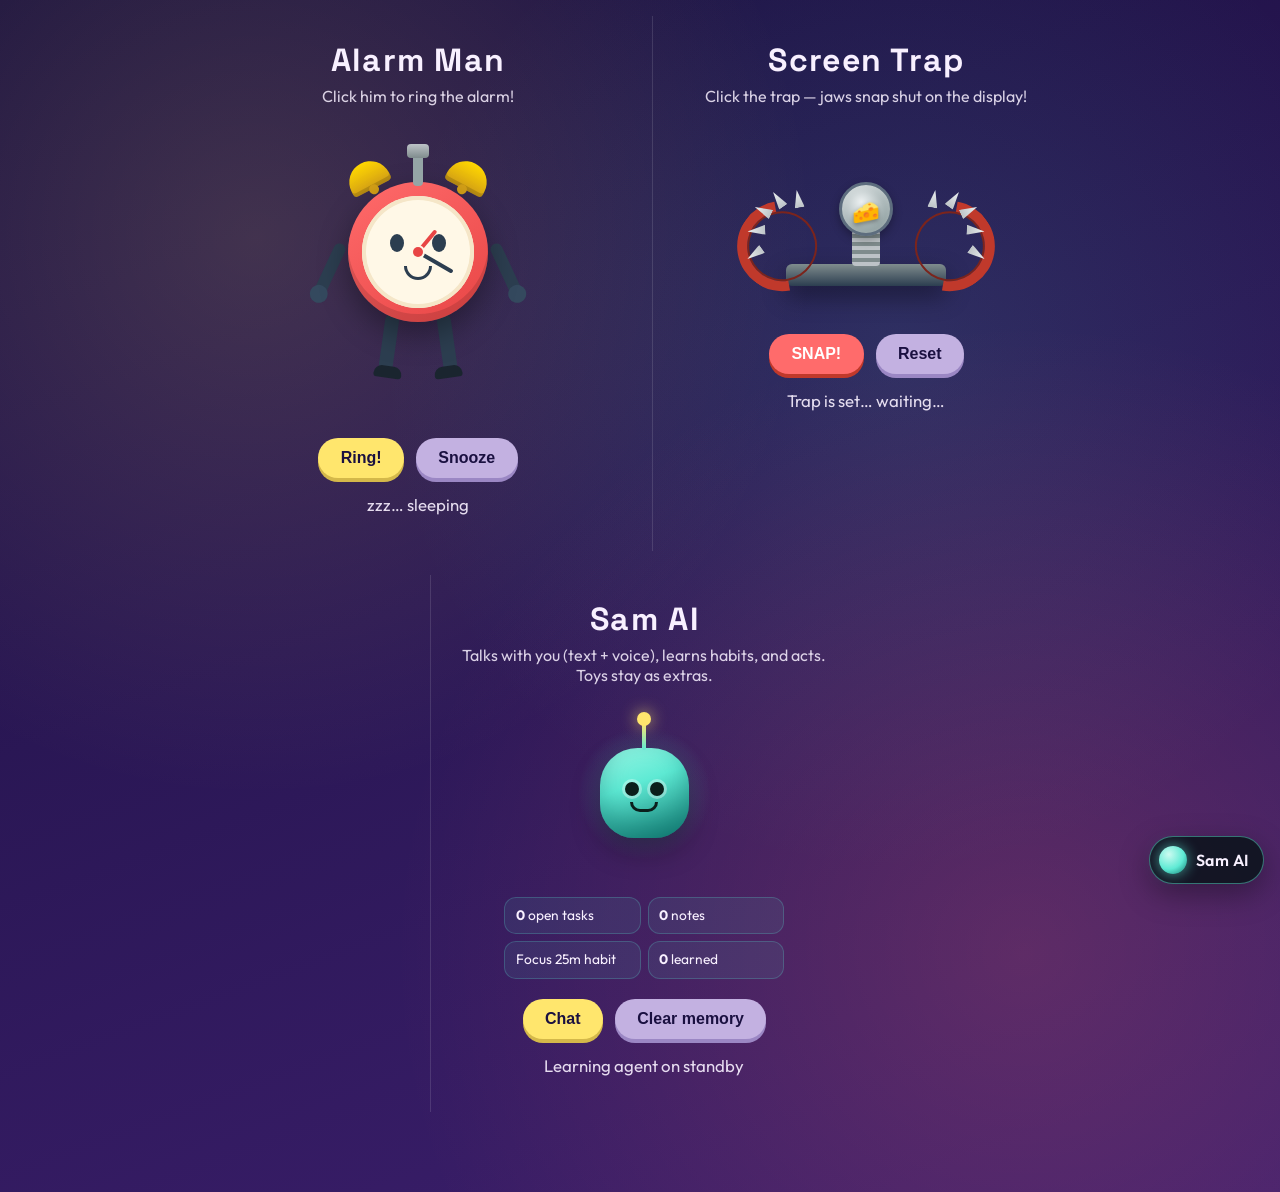
==== sam ai.html @ 86e4b96c "Save full app as single-file sam ai.html Bundle HTML, CSS, and JS into one self-contained Sam AI pag" ====
<!DOCTYPE html>
<html lang="en">
<head>
  <meta charset="UTF-8" />
  <meta name="viewport" content="width=device-width, initial-scale=1.0" />
  <title>Sam AI — Talks, Learns & Acts</title>
  <link rel="preconnect" href="https://fonts.googleapis.com" />
  <link rel="preconnect" href="https://fonts.gstatic.com" crossorigin />
  <link href="https://fonts.googleapis.com/css2?family=Outfit:wght@400;600;800&family=Space+Grotesk:wght@500;700&display=swap" rel="stylesheet" />
  <style>
:root {
  --bg-top: #1a1040;
  --bg-bottom: #3d1f6e;
  --clock: #ff6b6b;
  --clock-dark: #e84545;
  --metal: #ffd700;
  --metal-dark: #d4a017;
  --face: #fff8e7;
  --limb: #2c3e50;
  --accent: #ffe66d;
  --text: #f8f0ff;
  --agent: #5eead4;
  --agent-deep: #0f766e;
  --panel: rgba(18, 12, 36, 0.94);
}

* {
  box-sizing: border-box;
  margin: 0;
  padding: 0;
}

body {
  min-height: 100vh;
  display: grid;
  place-items: center;
  font-family: "Outfit", "Segoe UI", system-ui, sans-serif;
  color: var(--text);
  background:
    radial-gradient(circle at 20% 20%, rgba(255, 230, 109, 0.15), transparent 40%),
    radial-gradient(circle at 80% 80%, rgba(255, 107, 107, 0.2), transparent 45%),
    radial-gradient(circle at 70% 30%, rgba(94, 234, 212, 0.12), transparent 42%),
    linear-gradient(160deg, var(--bg-top), var(--bg-bottom));
  overflow-x: hidden;
}

.header h1,
.agent-panel-header h2 {
  font-family: "Space Grotesk", "Outfit", sans-serif;
}

.visually-hidden {
  position: absolute;
  width: 1px;
  height: 1px;
  padding: 0;
  margin: -1px;
  overflow: hidden;
  clip: rect(0, 0, 0, 0);
  white-space: nowrap;
  border: 0;
}

.page {
  width: min(96vw, 1280px);
  display: flex;
  flex-wrap: wrap;
  justify-content: center;
  gap: 1.5rem;
  padding: 1rem 0 5rem;
}

.stage {
  width: min(92vw, 420px);
  text-align: center;
  padding: 1.5rem 1rem 2rem;
}

.trap-stage {
  border-top: 1px solid rgba(255, 255, 255, 0.12);
}

@media (min-width: 860px) {
  .trap-stage {
    border-top: none;
    border-left: 1px solid rgba(255, 255, 255, 0.12);
    padding-left: 1.5rem;
  }
}

.header h1 {
  font-size: 2rem;
  letter-spacing: 0.04em;
  margin-bottom: 0.35rem;
}

.header p {
  opacity: 0.85;
  margin-bottom: 1.75rem;
}

/* ===== Alarm Man figure ===== */
.alarm-man {
  position: relative;
  width: 220px;
  height: 280px;
  margin: 0 auto 1.5rem;
  border: none;
  background: transparent;
  cursor: pointer;
  outline: none;
  -webkit-tap-highlight-color: transparent;
}

.alarm-man:focus-visible .clock-body {
  box-shadow: 0 0 0 4px rgba(255, 230, 109, 0.7), 0 12px 30px rgba(0, 0, 0, 0.35);
}

.clock-body {
  position: absolute;
  top: 48px;
  left: 50%;
  transform: translateX(-50%);
  width: 140px;
  height: 140px;
  border-radius: 50%;
  background: linear-gradient(145deg, var(--clock), var(--clock-dark));
  box-shadow:
    inset 0 -8px 0 rgba(0, 0, 0, 0.12),
    0 12px 30px rgba(0, 0, 0, 0.35);
  z-index: 2;
}

.face {
  position: absolute;
  inset: 14px;
  border-radius: 50%;
  background: var(--face);
  box-shadow: inset 0 0 0 4px #f5e6c8;
}

.eye {
  position: absolute;
  top: 38px;
  width: 14px;
  height: 18px;
  background: #2c3e50;
  border-radius: 50%;
  animation: blink 4s infinite;
}

.eye-left { left: 28px; }
.eye-right { right: 28px; }

.mouth {
  position: absolute;
  bottom: 28px;
  left: 50%;
  width: 28px;
  height: 14px;
  border: 3px solid #2c3e50;
  border-top: none;
  border-radius: 0 0 20px 20px;
  transform: translateX(-50%);
  transition: all 0.2s ease;
}

.hand {
  position: absolute;
  left: 50%;
  bottom: 50%;
  width: 4px;
  background: #e84545;
  transform-origin: bottom center;
  border-radius: 4px;
  z-index: 1;
}

.hand.hour {
  height: 28px;
  transform: translateX(-50%) rotate(40deg);
}

.hand.minute {
  height: 40px;
  background: #2c3e50;
  transform: translateX(-50%) rotate(120deg);
  animation: tick 60s linear infinite;
}

.center-dot {
  position: absolute;
  top: 50%;
  left: 50%;
  width: 10px;
  height: 10px;
  background: #e84545;
  border-radius: 50%;
  transform: translate(-50%, -50%);
  z-index: 2;
  box-shadow: 0 0 0 2px #fff8e7;
}

/* Bells */
.bell {
  position: absolute;
  top: 28px;
  width: 42px;
  height: 28px;
  background: linear-gradient(180deg, #ffd700, var(--metal-dark));
  border-radius: 42px 42px 8px 8px;
  box-shadow: inset 0 -4px 0 rgba(0, 0, 0, 0.15);
  z-index: 1;
}

.bell::after {
  content: "";
  position: absolute;
  bottom: -6px;
  left: 50%;
  width: 10px;
  height: 10px;
  background: var(--metal-dark);
  border-radius: 50%;
  transform: translateX(-50%);
}

.bell-left {
  left: 38px;
  transform: rotate(-28deg);
}

.bell-right {
  right: 38px;
  transform: rotate(28deg);
}

/* Hammer on top */
.hammer {
  position: absolute;
  top: 18px;
  left: 50%;
  width: 10px;
  height: 34px;
  background: #95a5a6;
  border-radius: 4px;
  transform: translateX(-50%) rotate(0deg);
  transform-origin: bottom center;
  z-index: 3;
}

.hammer::before {
  content: "";
  position: absolute;
  top: -8px;
  left: 50%;
  width: 22px;
  height: 14px;
  background: linear-gradient(180deg, #bdc3c7, #7f8c8d);
  border-radius: 4px;
  transform: translateX(-50%);
}

/* Arms */
.arm {
  position: absolute;
  top: 110px;
  width: 12px;
  height: 54px;
  background: var(--limb);
  border-radius: 8px;
  z-index: 1;
  transform-origin: top center;
}

.arm-left {
  left: 28px;
  transform: rotate(25deg);
}

.arm-right {
  right: 28px;
  transform: rotate(-25deg);
}

.hand-shape {
  position: absolute;
  bottom: -10px;
  left: 50%;
  width: 18px;
  height: 18px;
  background: #34495e;
  border-radius: 50%;
  transform: translateX(-50%);
}

/* Legs */
.leg {
  position: absolute;
  top: 180px;
  width: 14px;
  height: 58px;
  background: var(--limb);
  border-radius: 8px;
  z-index: 1;
  transform-origin: top center;
}

.leg-left {
  left: 78px;
  transform: rotate(8deg);
}

.leg-right {
  right: 78px;
  transform: rotate(-8deg);
}

.foot {
  position: absolute;
  bottom: -6px;
  left: 50%;
  width: 28px;
  height: 12px;
  background: #1a252f;
  border-radius: 10px 10px 4px 4px;
  transform: translateX(-40%);
}

.leg-right .foot {
  transform: translateX(-60%);
}

/* ===== Animations ===== */
@keyframes blink {
  0%, 92%, 100% { height: 18px; }
  95%, 97% { height: 2px; margin-top: 8px; }
}

@keyframes tick {
  from { transform: translateX(-50%) rotate(120deg); }
  to { transform: translateX(-50%) rotate(480deg); }
}

@keyframes ring-shake {
  0%, 100% { transform: translateX(-50%) rotate(0deg); }
  20% { transform: translateX(-50%) rotate(-8deg) translateY(-4px); }
  40% { transform: translateX(-50%) rotate(8deg) translateY(2px); }
  60% { transform: translateX(-50%) rotate(-6deg) translateY(-2px); }
  80% { transform: translateX(-50%) rotate(6deg); }
}

@keyframes hammer-hit {
  0%, 100% { transform: translateX(-50%) rotate(0deg); }
  50% { transform: translateX(-50%) rotate(-35deg); }
}

@keyframes bell-vibrate-left {
  0%, 100% { transform: rotate(-28deg); }
  50% { transform: rotate(-40deg) translateY(-2px); }
}

@keyframes bell-vibrate-right {
  0%, 100% { transform: rotate(28deg); }
  50% { transform: rotate(40deg) translateY(-2px); }
}

@keyframes arm-wave-left {
  0%, 100% { transform: rotate(25deg); }
  50% { transform: rotate(-40deg); }
}

@keyframes arm-wave-right {
  0%, 100% { transform: rotate(-25deg); }
  50% { transform: rotate(40deg); }
}

@keyframes jump {
  0%, 100% { transform: translateY(0); }
  50% { transform: translateY(-12px); }
}

@keyframes wake-mouth {
  0%, 100% { width: 36px; height: 28px; border-radius: 50%; border: 3px solid #2c3e50; background: #2c3e50; bottom: 22px; }
}

.alarm-man.ringing {
  animation: jump 0.25s ease-in-out infinite;
}

.alarm-man.ringing .clock-body {
  animation: ring-shake 0.18s ease-in-out infinite;
}

.alarm-man.ringing .hammer {
  animation: hammer-hit 0.15s ease-in-out infinite;
}

.alarm-man.ringing .bell-left {
  animation: bell-vibrate-left 0.12s ease-in-out infinite;
}

.alarm-man.ringing .bell-right {
  animation: bell-vibrate-right 0.12s ease-in-out infinite;
}

.alarm-man.ringing .arm-left {
  animation: arm-wave-left 0.3s ease-in-out infinite;
}

.alarm-man.ringing .arm-right {
  animation: arm-wave-right 0.3s ease-in-out infinite;
}

.alarm-man.ringing .mouth {
  width: 36px;
  height: 28px;
  border-radius: 50%;
  border: 3px solid #2c3e50;
  background: #2c3e50;
  bottom: 22px;
}

.alarm-man.ringing .eye {
  height: 22px;
  border-radius: 40% 40% 45% 45%;
  animation: none;
}

/* Controls */
.controls {
  display: flex;
  gap: 0.75rem;
  justify-content: center;
  margin-bottom: 1rem;
}

.btn {
  appearance: none;
  border: none;
  border-radius: 999px;
  padding: 0.7rem 1.4rem;
  font-size: 1rem;
  font-weight: 700;
  cursor: pointer;
  color: #1a1040;
  background: var(--accent);
  box-shadow: 0 4px 0 #d4b84a;
  transition: transform 0.1s ease, box-shadow 0.1s ease;
}

.btn:active {
  transform: translateY(3px);
  box-shadow: 0 1px 0 #d4b84a;
}

.btn-secondary {
  background: #c3b1e1;
  box-shadow: 0 4px 0 #9b87c4;
}

.btn-secondary:active {
  box-shadow: 0 1px 0 #9b87c4;
}

.status {
  font-size: 1.05rem;
  opacity: 0.9;
  min-height: 1.5em;
}

.status.loud {
  color: var(--accent);
  font-weight: 700;
  animation: pulse-text 0.4s ease-in-out infinite alternate;
}

@keyframes pulse-text {
  from { letter-spacing: 0; }
  to { letter-spacing: 0.12em; }
}

.btn-danger {
  background: #ff6b6b;
  color: #fff;
  box-shadow: 0 4px 0 #c0392b;
}

.btn-danger:active {
  box-shadow: 0 1px 0 #c0392b;
}

.status.caught {
  color: #ff6b6b;
  font-weight: 800;
  animation: pulse-text 0.35s ease-in-out infinite alternate;
}

/* ===== Bear trap figure ===== */
.bear-trap {
  position: relative;
  width: 220px;
  height: 180px;
  margin: 0 auto 1.25rem;
  border: none;
  background: transparent;
  cursor: pointer;
  outline: none;
  -webkit-tap-highlight-color: transparent;
}

.bear-trap:focus-visible .bt-base {
  box-shadow: 0 0 0 4px rgba(255, 107, 107, 0.55), 0 10px 24px rgba(0, 0, 0, 0.4);
}

.bt-base {
  position: absolute;
  bottom: 28px;
  left: 50%;
  width: 160px;
  height: 22px;
  transform: translateX(-50%);
  background: linear-gradient(180deg, #7f8c8d, #2c3e50);
  border-radius: 6px;
  box-shadow: 0 10px 24px rgba(0, 0, 0, 0.4);
}

.bt-spring {
  position: absolute;
  bottom: 48px;
  left: 50%;
  width: 28px;
  height: 36px;
  transform: translateX(-50%);
  background:
    repeating-linear-gradient(
      180deg,
      #bdc3c7 0 4px,
      #7f8c8d 4px 8px
    );
  border-radius: 4px;
  z-index: 1;
}

.bt-plate {
  position: absolute;
  bottom: 78px;
  left: 50%;
  width: 54px;
  height: 54px;
  transform: translateX(-50%);
  background: radial-gradient(circle at 40% 35%, #ecf0f1, #95a5a6 70%, #7f8c8d);
  border-radius: 50%;
  border: 3px solid #5d6d7e;
  z-index: 2;
  box-shadow: inset 0 2px 6px rgba(255, 255, 255, 0.35), 0 4px 10px rgba(0, 0, 0, 0.3);
}

.bt-bait {
  position: absolute;
  bottom: 88px;
  left: 50%;
  transform: translateX(-50%);
  font-size: 1.4rem;
  z-index: 3;
  filter: drop-shadow(0 2px 2px rgba(0, 0, 0, 0.35));
  transition: transform 0.15s ease, opacity 0.15s ease;
}

.bt-jaw {
  position: absolute;
  bottom: 42px;
  width: 90px;
  height: 90px;
  border: 10px solid #c0392b;
  border-bottom-color: transparent;
  border-radius: 50%;
  z-index: 4;
  transform-origin: bottom center;
  box-shadow: 0 0 0 2px #7b241c inset;
}

.bt-jaw-left {
  left: 18px;
  border-right-color: transparent;
  transform: rotate(-55deg);
}

.bt-jaw-right {
  right: 18px;
  border-left-color: transparent;
  transform: rotate(55deg);
}

.bt-tooth {
  position: absolute;
  width: 10px;
  height: 18px;
  background: linear-gradient(180deg, #ecf0f1, #bdc3c7);
  clip-path: polygon(50% 0, 100% 100%, 0 100%);
}

.bt-jaw-left .bt-tooth:nth-child(1) { top: 8px; left: 8px; transform: rotate(-70deg); }
.bt-jaw-left .bt-tooth:nth-child(2) { top: -4px; left: 28px; transform: rotate(-40deg); }
.bt-jaw-left .bt-tooth:nth-child(3) { top: -10px; left: 48px; transform: rotate(-10deg); }
.bt-jaw-left .bt-tooth:nth-child(4) { top: -4px; left: 66px; transform: rotate(20deg); }
.bt-jaw-left .bt-tooth:nth-child(5) { top: 12px; left: 78px; transform: rotate(45deg); }

.bt-jaw-right .bt-tooth:nth-child(1) { top: 8px; right: 8px; transform: rotate(70deg); }
.bt-jaw-right .bt-tooth:nth-child(2) { top: -4px; right: 28px; transform: rotate(40deg); }
.bt-jaw-right .bt-tooth:nth-child(3) { top: -10px; right: 48px; transform: rotate(10deg); }
.bt-jaw-right .bt-tooth:nth-child(4) { top: -4px; right: 66px; transform: rotate(-20deg); }
.bt-jaw-right .bt-tooth:nth-child(5) { top: 12px; right: 78px; transform: rotate(-45deg); }

.bear-trap.set .bt-jaw-left {
  animation: jaw-wiggle-left 1.4s ease-in-out infinite;
}

.bear-trap.set .bt-jaw-right {
  animation: jaw-wiggle-right 1.4s ease-in-out infinite;
}

.bear-trap.set .bt-bait {
  animation: bait-bounce 0.9s ease-in-out infinite;
}

.bear-trap.snapped .bt-jaw-left {
  transform: rotate(-8deg);
  transition: transform 0.12s cubic-bezier(0.2, 1.4, 0.3, 1);
  animation: none;
}

.bear-trap.snapped .bt-jaw-right {
  transform: rotate(8deg);
  transition: transform 0.12s cubic-bezier(0.2, 1.4, 0.3, 1);
  animation: none;
}

.bear-trap.snapped .bt-bait {
  opacity: 0;
  transform: translateX(-50%) scale(0.4);
  animation: none;
}

.bear-trap.snapped .bt-plate {
  background: radial-gradient(circle at 40% 35%, #e74c3c, #922b21 75%);
  border-color: #641e16;
}

@keyframes jaw-wiggle-left {
  0%, 100% { transform: rotate(-55deg); }
  50% { transform: rotate(-50deg); }
}

@keyframes jaw-wiggle-right {
  0%, 100% { transform: rotate(55deg); }
  50% { transform: rotate(50deg); }
}

@keyframes bait-bounce {
  0%, 100% { transform: translateX(-50%) translateY(0); }
  50% { transform: translateX(-50%) translateY(-5px); }
}

/* ===== Full-screen trap overlay ===== */
.screen-trap {
  pointer-events: none;
  position: fixed;
  inset: 0;
  z-index: 9999;
  overflow: hidden;
  opacity: 0;
  visibility: hidden;
  background: transparent;
}

.screen-trap.active {
  opacity: 1;
  visibility: visible;
  pointer-events: auto;
  background: rgba(10, 6, 20, 0.72);
}

.screen-trap::before {
  content: "";
  position: absolute;
  left: 0;
  right: 0;
  top: 42%;
  height: 16%;
  background: linear-gradient(180deg, #2a2a2a, #1a1a1a 50%, #2a2a2a);
  opacity: 0;
  z-index: 1;
}

.screen-trap.active::before {
  opacity: 1;
  animation: center-bar-in 0.25s ease-out 0.15s both;
}

.trap-jaw {
  position: absolute;
  left: 0;
  right: 0;
  height: 52vh;
  background: linear-gradient(180deg, #1c1c1c, #3d3d3d 40%, #2c2c2c);
  display: flex;
  justify-content: space-evenly;
  align-items: flex-end;
  padding: 0 2vw 0;
  box-shadow: 0 0 40px rgba(0, 0, 0, 0.8);
  transition: transform 0.35s cubic-bezier(0.15, 1.4, 0.35, 1);
}

.trap-jaw-top {
  top: 0;
  transform: translateY(-105%);
  align-items: flex-end;
  border-bottom: 6px solid #c0392b;
}

.trap-jaw-bottom {
  bottom: 0;
  transform: translateY(105%);
  align-items: flex-start;
  border-top: 6px solid #c0392b;
  background: linear-gradient(0deg, #1c1c1c, #3d3d3d 40%, #2c2c2c);
}

.screen-trap.active .trap-jaw-top {
  transform: translateY(0);
}

.screen-trap.active .trap-jaw-bottom {
  transform: translateY(0);
}

.trap-jaw .tooth {
  width: clamp(18px, 5vw, 42px);
  height: clamp(36px, 10vh, 90px);
  background: linear-gradient(180deg, #f5f6fa, #b2bec3 70%, #636e72);
  clip-path: polygon(50% 100%, 0 0, 100% 0);
  flex-shrink: 0;
  box-shadow: 0 2px 6px rgba(0, 0, 0, 0.45);
}

.trap-jaw-bottom .tooth {
  clip-path: polygon(50% 0, 0 100%, 100% 100%);
}

.trap-flash {
  position: absolute;
  inset: 0;
  background: radial-gradient(circle, rgba(255, 80, 80, 0.55), transparent 55%);
  opacity: 0;
}

.screen-trap.active .trap-flash {
  animation: trap-flash 0.5s ease-out 0.2s;
}

.trap-gotcha {
  position: absolute;
  top: 50%;
  left: 50%;
  transform: translate(-50%, -50%) scale(0.4);
  font-size: clamp(2.5rem, 10vw, 5rem);
  font-weight: 900;
  letter-spacing: 0.08em;
  color: #ffe66d;
  text-shadow:
    0 0 20px rgba(255, 60, 60, 0.9),
    0 4px 0 #c0392b,
    0 8px 24px rgba(0, 0, 0, 0.7);
  opacity: 0;
  z-index: 2;
}

.screen-trap.active .trap-gotcha {
  animation: gotcha-pop 0.55s cubic-bezier(0.2, 1.5, 0.4, 1) 0.28s forwards;
}

@keyframes trap-flash {
  0% { opacity: 0.9; }
  100% { opacity: 0; }
}

@keyframes gotcha-pop {
  0% { opacity: 0; transform: translate(-50%, -50%) scale(0.3); }
  60% { opacity: 1; transform: translate(-50%, -50%) scale(1.12); }
  100% { opacity: 1; transform: translate(-50%, -50%) scale(1); }
}

@keyframes center-bar-in {
  from { opacity: 0; transform: scaleY(0.3); }
  to { opacity: 1; transform: scaleY(1); }
}

.screen-trap.closing .trap-jaw-top,
.screen-trap.closing .trap-jaw-bottom {
  transition-duration: 0.18s;
}

/* ===== Persistent Agent Sumon ===== */
.agent-stage {
  border-top: 1px solid rgba(255, 255, 255, 0.12);
}

@media (min-width: 860px) {
  .agent-stage {
    border-top: none;
    border-left: 1px solid rgba(255, 255, 255, 0.12);
    padding-left: 1.5rem;
  }
}

.agent-figure {
  position: relative;
  width: 160px;
  height: 160px;
  margin: 0 auto 1.5rem;
  border: none;
  background: transparent;
  cursor: pointer;
  outline: none;
}

.agent-aura {
  position: absolute;
  inset: 8%;
  border-radius: 50%;
  background: radial-gradient(circle, rgba(94, 234, 212, 0.35), transparent 70%);
  animation: agent-breathe 3.2s ease-in-out infinite;
}

.agent-core {
  position: absolute;
  inset: 22%;
  border-radius: 42% 42% 38% 38%;
  background: linear-gradient(160deg, #99f6e4, var(--agent) 40%, var(--agent-deep));
  box-shadow:
    inset 0 -12px 24px rgba(15, 118, 110, 0.45),
    0 12px 28px rgba(0, 0, 0, 0.35);
  display: grid;
  place-items: center;
}

.agent-eye {
  position: absolute;
  top: 38%;
  width: 14px;
  height: 14px;
  border-radius: 50%;
  background: #0b1f1c;
  box-shadow: 0 0 0 3px rgba(255, 255, 255, 0.35);
}

.agent-eye-left { left: 28%; }
.agent-eye-right { right: 28%; }

.agent-mouth {
  position: absolute;
  bottom: 28%;
  width: 28px;
  height: 10px;
  border-radius: 0 0 14px 14px;
  border: 3px solid #0b1f1c;
  border-top: none;
}

.agent-antenna {
  position: absolute;
  top: 6%;
  left: 50%;
  width: 4px;
  height: 28px;
  margin-left: -2px;
  background: linear-gradient(180deg, var(--accent), var(--agent));
  border-radius: 4px;
}

.agent-antenna::after {
  content: "";
  position: absolute;
  top: -10px;
  left: 50%;
  width: 14px;
  height: 14px;
  margin-left: -7px;
  border-radius: 50%;
  background: var(--accent);
  box-shadow: 0 0 16px rgba(255, 230, 109, 0.8);
  animation: antenna-blink 1.6s ease-in-out infinite;
}

.agent-figure.listening .agent-aura {
  animation-duration: 1.4s;
}

.agent-figure.thinking .agent-core {
  animation: agent-think 0.55s ease-in-out infinite alternate;
}

.agent-figure.thinking .agent-mouth {
  width: 16px;
  height: 16px;
  border-radius: 50%;
  border: 3px solid #0b1f1c;
  bottom: 26%;
}

.mission-board {
  list-style: none;
  display: grid;
  grid-template-columns: 1fr 1fr;
  gap: 0.45rem;
  margin: 0 auto 1.25rem;
  max-width: 280px;
  text-align: left;
}

.mission-board li {
  padding: 0.55rem 0.65rem;
  border-radius: 12px;
  background: rgba(94, 234, 212, 0.08);
  border: 1px solid rgba(94, 234, 212, 0.22);
  font-size: 0.86rem;
  line-height: 1.3;
}

.mission-board li.focus-live {
  border-color: rgba(255, 230, 109, 0.45);
  background: rgba(255, 230, 109, 0.1);
}

.focus-hud {
  position: fixed;
  top: max(0.75rem, env(safe-area-inset-top));
  left: 50%;
  transform: translateX(-50%) translateY(-120%);
  z-index: 35;
  padding: 0.45rem 0.9rem;
  border-radius: 999px;
  background: rgba(12, 20, 28, 0.92);
  border: 1px solid rgba(255, 230, 109, 0.45);
  color: var(--accent);
  font-weight: 700;
  letter-spacing: 0.04em;
  opacity: 0;
  pointer-events: none;
  transition: transform 0.25s ease, opacity 0.25s ease;
}

.focus-hud.active {
  opacity: 1;
  transform: translateX(-50%) translateY(0);
}

@keyframes agent-breathe {
  0%, 100% { transform: scale(1); opacity: 0.85; }
  50% { transform: scale(1.08); opacity: 1; }
}

@keyframes antenna-blink {
  0%, 100% { opacity: 1; transform: scale(1); }
  50% { opacity: 0.55; transform: scale(0.85); }
}

@keyframes agent-think {
  from { transform: translateY(0); }
  to { transform: translateY(-4px); }
}

.agent-launcher {
  position: fixed;
  right: max(1rem, env(safe-area-inset-right));
  bottom: max(1rem, env(safe-area-inset-bottom));
  z-index: 40;
  display: flex;
  align-items: center;
  gap: 0.55rem;
  padding: 0.55rem 0.9rem 0.55rem 0.55rem;
  border: 1px solid rgba(94, 234, 212, 0.45);
  border-radius: 999px;
  background: rgba(12, 20, 28, 0.88);
  color: var(--text);
  cursor: pointer;
  font: inherit;
  font-weight: 600;
  letter-spacing: 0.03em;
  box-shadow: 0 10px 30px rgba(0, 0, 0, 0.35);
  transition: transform 0.2s ease, opacity 0.2s ease;
}

.agent-launcher:hover {
  transform: translateY(-2px);
}

.agent-launcher.hidden {
  opacity: 0;
  pointer-events: none;
  transform: translateY(12px);
}

.launcher-orb {
  width: 28px;
  height: 28px;
  border-radius: 50%;
  background: radial-gradient(circle at 35% 30%, #ccfbf1, var(--agent) 55%, var(--agent-deep));
  box-shadow: 0 0 14px rgba(94, 234, 212, 0.65);
  animation: antenna-blink 2s ease-in-out infinite;
}

.agent-panel {
  position: fixed;
  right: max(1rem, env(safe-area-inset-right));
  bottom: max(1rem, env(safe-area-inset-bottom));
  z-index: 45;
  width: min(92vw, 360px);
  height: min(70vh, 520px);
  display: flex;
  flex-direction: column;
  background: var(--panel);
  border: 1px solid rgba(94, 234, 212, 0.35);
  border-radius: 18px;
  box-shadow: 0 24px 60px rgba(0, 0, 0, 0.5);
  transform: translateY(18px) scale(0.96);
  opacity: 0;
  pointer-events: none;
  transition: transform 0.25s ease, opacity 0.25s ease;
  overflow: hidden;
  backdrop-filter: blur(10px);
}

.agent-panel.open {
  transform: translateY(0) scale(1);
  opacity: 1;
  pointer-events: auto;
}

.agent-panel-header {
  display: flex;
  align-items: flex-start;
  justify-content: space-between;
  gap: 0.75rem;
  padding: 1rem 1rem 0.75rem;
  border-bottom: 1px solid rgba(255, 255, 255, 0.08);
}

.agent-panel-kicker {
  font-size: 0.72rem;
  letter-spacing: 0.12em;
  text-transform: uppercase;
  color: var(--agent);
  opacity: 0.9;
  margin-bottom: 0.2rem;
}

.agent-panel-header h2 {
  font-size: 1.15rem;
  font-weight: 700;
}

.agent-close {
  width: 36px;
  height: 36px;
  border: none;
  border-radius: 10px;
  background: rgba(255, 255, 255, 0.08);
  color: var(--text);
  font-size: 1.4rem;
  line-height: 1;
  cursor: pointer;
}

.agent-messages {
  flex: 1;
  overflow-y: auto;
  padding: 0.9rem 1rem;
  display: flex;
  flex-direction: column;
  gap: 0.65rem;
}

.agent-bubble {
  max-width: 92%;
  padding: 0.65rem 0.8rem;
  border-radius: 14px;
  white-space: pre-wrap;
  line-height: 1.4;
  font-size: 0.92rem;
  animation: bubble-in 0.28s ease;
}

.agent-bubble.agent {
  align-self: flex-start;
  background: rgba(94, 234, 212, 0.12);
  border: 1px solid rgba(94, 234, 212, 0.28);
}

.agent-bubble.user {
  align-self: flex-end;
  background: rgba(255, 230, 109, 0.14);
  border: 1px solid rgba(255, 230, 109, 0.3);
}

@keyframes bubble-in {
  from { opacity: 0; transform: translateY(8px); }
  to { opacity: 1; transform: translateY(0); }
}

.agent-chips {
  display: flex;
  flex-wrap: wrap;
  gap: 0.4rem;
  padding: 0 0.75rem 0.55rem;
}

.agent-chip {
  border: 1px solid rgba(94, 234, 212, 0.35);
  background: rgba(94, 234, 212, 0.1);
  color: var(--text);
  font: inherit;
  font-size: 0.82rem;
  font-weight: 600;
  padding: 0.35rem 0.7rem;
  border-radius: 999px;
  cursor: pointer;
}

.agent-chip:hover {
  background: rgba(94, 234, 212, 0.22);
}

.agent-form {
  display: flex;
  gap: 0.5rem;
  padding: 0.75rem;
  border-top: 1px solid rgba(255, 255, 255, 0.08);
}

.agent-mic {
  flex-shrink: 0;
  border: 1px solid rgba(94, 234, 212, 0.45);
  background: rgba(94, 234, 212, 0.12);
  color: var(--text);
  font: inherit;
  font-size: 0.82rem;
  font-weight: 700;
  padding: 0.55rem 0.7rem;
  border-radius: 10px;
  cursor: pointer;
  letter-spacing: 0.04em;
}

.agent-mic.listening {
  background: rgba(255, 107, 107, 0.25);
  border-color: rgba(255, 107, 107, 0.7);
  animation: mic-pulse 1s ease-in-out infinite;
}

@keyframes mic-pulse {
  0%, 100% { transform: scale(1); }
  50% { transform: scale(1.06); }
}

.agent-form input {
  flex: 1;
  min-width: 0;
  border: 1px solid rgba(255, 255, 255, 0.14);
  border-radius: 10px;
  background: rgba(255, 255, 255, 0.06);
  color: var(--text);
  padding: 0.65rem 0.75rem;
  font: inherit;
}

.agent-form input:focus {
  outline: 2px solid rgba(94, 234, 212, 0.55);
  outline-offset: 1px;
}

.agent-form .btn {
  flex-shrink: 0;
}

@media (max-width: 520px) {
  .agent-panel {
    right: 0.5rem;
    left: 0.5rem;
    width: auto;
    bottom: 0.5rem;
    height: min(78vh, 560px);
  }
}

  </style>
</head>
<body>
  <!-- Full-screen trap jaws overlay -->
  <div id="screenTrap" class="screen-trap" aria-hidden="true">
    <div class="trap-jaw trap-jaw-top">
      <span class="tooth"></span><span class="tooth"></span><span class="tooth"></span>
      <span class="tooth"></span><span class="tooth"></span><span class="tooth"></span>
      <span class="tooth"></span><span class="tooth"></span><span class="tooth"></span>
      <span class="tooth"></span><span class="tooth"></span>
    </div>
    <div class="trap-jaw trap-jaw-bottom">
      <span class="tooth"></span><span class="tooth"></span><span class="tooth"></span>
      <span class="tooth"></span><span class="tooth"></span><span class="tooth"></span>
      <span class="tooth"></span><span class="tooth"></span><span class="tooth"></span>
      <span class="tooth"></span><span class="tooth"></span>
    </div>
    <div class="trap-flash"></div>
    <p class="trap-gotcha">GOTCHA!</p>
  </div>

  <main class="page">
    <section class="stage">
      <header class="header">
        <h1>Alarm Man</h1>
        <p>Click him to ring the alarm!</p>
      </header>

      <button id="alarmMan" class="alarm-man" type="button" aria-label="Ring Alarm Man">
        <span class="bell bell-left" aria-hidden="true"></span>
        <span class="bell bell-right" aria-hidden="true"></span>
        <span class="hammer" aria-hidden="true"></span>

        <span class="clock-body" aria-hidden="true">
          <span class="face">
            <span class="eye eye-left"></span>
            <span class="eye eye-right"></span>
            <span class="mouth"></span>
            <span class="hand hour"></span>
            <span class="hand minute"></span>
            <span class="center-dot"></span>
          </span>
        </span>

        <span class="arm arm-left" aria-hidden="true">
          <span class="hand-shape"></span>
        </span>
        <span class="arm arm-right" aria-hidden="true">
          <span class="hand-shape"></span>
        </span>

        <span class="leg leg-left" aria-hidden="true">
          <span class="foot"></span>
        </span>
        <span class="leg leg-right" aria-hidden="true">
          <span class="foot"></span>
        </span>
      </button>

      <div class="controls">
        <button id="ringBtn" class="btn" type="button">Ring!</button>
        <button id="snoozeBtn" class="btn btn-secondary" type="button">Snooze</button>
      </div>

      <p id="status" class="status" aria-live="polite">zzz… sleeping</p>
    </section>

    <section class="stage trap-stage">
      <header class="header">
        <h1>Screen Trap</h1>
        <p>Click the trap — jaws snap shut on the display!</p>
      </header>

      <button id="bearTrap" class="bear-trap" type="button" aria-label="Spring the trap">
        <span class="bt-base" aria-hidden="true"></span>
        <span class="bt-spring" aria-hidden="true"></span>
        <span class="bt-plate" aria-hidden="true"></span>
        <span class="bt-jaw bt-jaw-left" aria-hidden="true">
          <span class="bt-tooth"></span><span class="bt-tooth"></span>
          <span class="bt-tooth"></span><span class="bt-tooth"></span>
          <span class="bt-tooth"></span>
        </span>
        <span class="bt-jaw bt-jaw-right" aria-hidden="true">
          <span class="bt-tooth"></span><span class="bt-tooth"></span>
          <span class="bt-tooth"></span><span class="bt-tooth"></span>
          <span class="bt-tooth"></span>
        </span>
        <span class="bt-bait" aria-hidden="true">🧀</span>
      </button>

      <div class="controls">
        <button id="snapBtn" class="btn btn-danger" type="button">SNAP!</button>
        <button id="resetTrapBtn" class="btn btn-secondary" type="button">Reset</button>
      </div>

      <p id="trapStatus" class="status" aria-live="polite">Trap is set… waiting…</p>
    </section>

    <section class="stage agent-stage">
      <header class="header">
        <h1>Sam AI</h1>
        <p>Talks with you (text + voice), learns habits, and acts. Toys stay as extras.</p>
      </header>

      <button id="agentFigure" class="agent-figure" type="button" aria-label="Open Sam AI">
        <span class="agent-aura" aria-hidden="true"></span>
        <span class="agent-core" aria-hidden="true">
          <span class="agent-eye agent-eye-left"></span>
          <span class="agent-eye agent-eye-right"></span>
          <span class="agent-mouth"></span>
        </span>
        <span class="agent-antenna" aria-hidden="true"></span>
      </button>

      <ul id="missionBoard" class="mission-board" aria-live="polite"></ul>

      <div class="controls">
        <button id="openAgentBtn" class="btn" type="button">Chat</button>
        <button id="clearAgentMemoryBtn" class="btn btn-secondary" type="button">Clear memory</button>
      </div>

      <p id="agentStatus" class="status" aria-live="polite">Multi-task agent on standby</p>
    </section>
  </main>

  <div id="focusHud" class="focus-hud" aria-live="polite"></div>

  <!-- Persistent floating chat (always available) -->
  <button id="agentLauncher" class="agent-launcher" type="button" aria-label="Open persistent assistant" aria-expanded="false" aria-controls="agentPanel">
    <span class="launcher-orb" aria-hidden="true"></span>
    <span class="launcher-label">Sam AI</span>
  </button>

  <aside id="agentPanel" class="agent-panel" aria-hidden="true" aria-label="Sam AI chat">
    <header class="agent-panel-header">
      <div>
        <p class="agent-panel-kicker">Talks · learns · acts</p>
        <h2>Sam AI</h2>
      </div>
      <button id="agentClose" class="agent-close" type="button" aria-label="Close chat">×</button>
    </header>
    <div id="agentMessages" class="agent-messages" role="log" aria-live="polite"></div>
    <div class="agent-chips" role="group" aria-label="Quick actions">
      <button type="button" class="agent-chip" data-prompt="brief">Brief</button>
      <button type="button" class="agent-chip" data-prompt="act">Act</button>
      <button type="button" class="agent-chip" data-prompt="profile">Profile</button>
      <button type="button" class="agent-chip" id="focusChip" data-prompt="focus 25">Focus 25</button>
      <button type="button" class="agent-chip" data-prompt="talk on">Talk</button>
      <button type="button" class="agent-chip" data-prompt="help">Help</button>
    </div>
    <form id="agentForm" class="agent-form">
      <button id="agentMic" class="agent-mic" type="button" aria-label="Speak to agent" aria-pressed="false" title="Hold a conversation — click to talk">Mic</button>
      <label class="visually-hidden" for="agentInput">Message Sam AI</label>
      <input id="agentInput" type="text" autocomplete="off" placeholder="Chat freely · or prefer / act / learn" maxlength="280" />
      <button type="submit" class="btn">Send</button>
    </form>
  </aside>

  <script>
(() => {
  const alarmMan = document.getElementById("alarmMan");
  const ringBtn = document.getElementById("ringBtn");
  const snoozeBtn = document.getElementById("snoozeBtn");
  const status = document.getElementById("status");

  const bearTrap = document.getElementById("bearTrap");
  const snapBtn = document.getElementById("snapBtn");
  const resetTrapBtn = document.getElementById("resetTrapBtn");
  const trapStatus = document.getElementById("trapStatus");
  const screenTrap = document.getElementById("screenTrap");

  let ringing = false;
  let trapped = false;
  let audioCtx = null;
  let ringInterval = null;
  let trapResetTimer = null;

  function ensureAudio() {
    if (!audioCtx) {
      const AudioContext = window.AudioContext || window.webkitAudioContext;
      if (!AudioContext) return null;
      audioCtx = new AudioContext();
    }
    if (audioCtx.state === "suspended") {
      audioCtx.resume();
    }
    return audioCtx;
  }

  function beep() {
    const ctx = ensureAudio();
    if (!ctx) return;

    const osc = ctx.createOscillator();
    const gain = ctx.createGain();
    osc.type = "square";
    osc.frequency.value = 880;
    gain.gain.value = 0.05;
    osc.connect(gain);
    gain.connect(ctx.destination);
    osc.start();
    gain.gain.exponentialRampToValueAtTime(0.001, ctx.currentTime + 0.12);
    osc.stop(ctx.currentTime + 0.13);
  }

  function snapSound() {
    const ctx = ensureAudio();
    if (!ctx) return;

    // Metallic CLANG
    const osc = ctx.createOscillator();
    const gain = ctx.createGain();
    osc.type = "sawtooth";
    osc.frequency.setValueAtTime(180, ctx.currentTime);
    osc.frequency.exponentialRampToValueAtTime(60, ctx.currentTime + 0.25);
    gain.gain.value = 0.12;
    osc.connect(gain);
    gain.connect(ctx.destination);
    osc.start();
    gain.gain.exponentialRampToValueAtTime(0.001, ctx.currentTime + 0.3);
    osc.stop(ctx.currentTime + 0.32);

    // High click
    const click = ctx.createOscillator();
    const clickGain = ctx.createGain();
    click.type = "square";
    click.frequency.value = 1200;
    clickGain.gain.value = 0.08;
    click.connect(clickGain);
    clickGain.connect(ctx.destination);
    click.start();
    clickGain.gain.exponentialRampToValueAtTime(0.001, ctx.currentTime + 0.08);
    click.stop(ctx.currentTime + 0.09);
  }

  function startRing() {
    if (ringing) return;
    ringing = true;
    alarmMan.classList.add("ringing");
    status.textContent = "BRRRING! WAKE UP!";
    status.classList.add("loud");

    beep();
    ringInterval = setInterval(beep, 220);
  }

  function stopRing() {
    if (!ringing) return;
    ringing = false;
    alarmMan.classList.remove("ringing");
    status.textContent = "zzz… snoozing";
    status.classList.remove("loud");

    if (ringInterval) {
      clearInterval(ringInterval);
      ringInterval = null;
    }
  }

  function springTrap() {
    if (trapped) return;
    trapped = true;

    bearTrap.classList.remove("set");
    bearTrap.classList.add("snapped");
    trapStatus.textContent = "SNAP! Screen trapped!";
    trapStatus.classList.add("caught");

    snapSound();

    screenTrap.classList.add("closing", "active");
    screenTrap.setAttribute("aria-hidden", "false");

    if (trapResetTimer) clearTimeout(trapResetTimer);
    trapResetTimer = setTimeout(() => {
      // Keep jaws closed a moment, then allow click to dismiss
    }, 400);
  }

  function resetTrap() {
    trapped = false;
    bearTrap.classList.remove("snapped");
    bearTrap.classList.add("set");
    trapStatus.textContent = "Trap is set… waiting…";
    trapStatus.classList.remove("caught");

    screenTrap.classList.remove("active", "closing");
    screenTrap.setAttribute("aria-hidden", "true");

    if (trapResetTimer) {
      clearTimeout(trapResetTimer);
      trapResetTimer = null;
    }
  }

  alarmMan.addEventListener("click", () => {
    if (ringing) stopRing();
    else startRing();
  });

  ringBtn.addEventListener("click", startRing);
  snoozeBtn.addEventListener("click", stopRing);

  bearTrap.addEventListener("click", springTrap);
  snapBtn.addEventListener("click", springTrap);
  resetTrapBtn.addEventListener("click", resetTrap);

  // Click overlay to release after snap
  screenTrap.addEventListener("click", resetTrap);

  // Initial states
  status.textContent = "zzz… sleeping";
  bearTrap.classList.add("set");
  trapStatus.textContent = "Trap is set… waiting…";

  // Expose controls for the persistent AI agent
  window.SumonPage = {
    startRing,
    stopRing,
    springTrap,
    resetTrap,
    isRinging: () => ringing,
    isTrapped: () => trapped,
  };
})();

  </script>
  <script>
(() => {
  const STORAGE_KEY = "sumon-persistent-agent-v3";

  const launcher = document.getElementById("agentLauncher");
  const panel = document.getElementById("agentPanel");
  const closeBtn = document.getElementById("agentClose");
  const form = document.getElementById("agentForm");
  const input = document.getElementById("agentInput");
  const messagesEl = document.getElementById("agentMessages");
  const agentFigure = document.getElementById("agentFigure");
  const agentStatus = document.getElementById("agentStatus");
  const openChatBtn = document.getElementById("openAgentBtn");
  const clearMemoryBtn = document.getElementById("clearAgentMemoryBtn");
  const missionBoard = document.getElementById("missionBoard");
  const focusHud = document.getElementById("focusHud");
  const focusChip = document.getElementById("focusChip");

  const IDEAS = [
    "Ship one tiny win before lunch.",
    "Text someone you appreciate — 20 seconds.",
    "Clear one tab pile; keep only what you need.",
    "Drink water, stretch for 60 seconds.",
    "Write tomorrow's top 3 before you sleep.",
    "Turn a vague goal into a 15-minute next step.",
    "Archive one old photo dump into a named album.",
    "Practice a skill for 10 focused minutes.",
  ];

  const BREATH_STEPS = [
    "Inhale 4…",
    "Hold 4…",
    "Exhale 6…",
    "Again — inhale 4…",
    "Hold 4…",
    "Exhale 6… You're steadier.",
  ];

  const defaultLearn = () => ({
    facts: {},
    skillCounts: {},
    focusMinutes: [],
    decideWins: {},
    hourHits: {},
    lastProactiveAt: 0,
    proactive: true,
    preferredFocus: null,
    lastAction: null,
    talk: true,
    lastTopics: [],
  });

  const defaultState = () => ({
    userName: null,
    todos: [],
    notes: [],
    moods: [],
    focusUntil: null,
    learn: defaultLearn(),
    messages: [
      {
        role: "agent",
        text: "Agent Sumon here — I learn, act, and communicate. Type, tap a chip, or use the mic. Say talk on if you want me to speak out loud.",
      },
    ],
  });

  function migrate() {
    for (const key of ["sumon-persistent-agent-v2", "sumon-persistent-agent-v1"]) {
      try {
        const raw = localStorage.getItem(key);
        if (!raw) continue;
        const parsed = JSON.parse(raw);
        const next = defaultState();
        if (parsed.userName) next.userName = parsed.userName;
        if (Array.isArray(parsed.todos)) next.todos = parsed.todos;
        if (Array.isArray(parsed.notes)) next.notes = parsed.notes;
        if (Array.isArray(parsed.moods)) next.moods = parsed.moods;
        if (parsed.focusUntil) next.focusUntil = parsed.focusUntil;
        if (Array.isArray(parsed.messages)) next.messages = parsed.messages.slice(-50);
        if (parsed.learn) next.learn = { ...defaultLearn(), ...parsed.learn };
        localStorage.removeItem(key);
        return next;
      } catch {
        /* try next */
      }
    }
    return null;
  }

  function loadState() {
    try {
      const raw = localStorage.getItem(STORAGE_KEY);
      if (!raw) return migrate() || defaultState();
      const parsed = JSON.parse(raw);
      if (!parsed || !Array.isArray(parsed.messages)) return defaultState();
      return {
        userName: parsed.userName || null,
        todos: Array.isArray(parsed.todos) ? parsed.todos.slice(0, 40) : [],
        notes: Array.isArray(parsed.notes) ? parsed.notes.slice(0, 30) : [],
        moods: Array.isArray(parsed.moods) ? parsed.moods.slice(-20) : [],
        focusUntil: parsed.focusUntil || null,
        learn: { ...defaultLearn(), ...(parsed.learn || {}) },
        messages: parsed.messages.slice(-50),
      };
    } catch {
      return defaultState();
    }
  }

  let state = loadState();
  const reminderTimers = new Map();
  let focusTick = null;
  let proactivePending = false;

  function ensureLearn() {
    if (!state.learn) state.learn = defaultLearn();
    if (!state.learn.facts) state.learn.facts = {};
    if (!state.learn.skillCounts) state.learn.skillCounts = {};
    if (!state.learn.focusMinutes) state.learn.focusMinutes = [];
    if (!state.learn.decideWins) state.learn.decideWins = {};
    if (!state.learn.hourHits) state.learn.hourHits = {};
    if (typeof state.learn.proactive !== "boolean") state.learn.proactive = true;
    if (typeof state.learn.talk !== "boolean") state.learn.talk = true;
    if (!Array.isArray(state.learn.lastTopics)) state.learn.lastTopics = [];
  }

  let recognition = null;
  let listening = false;

  function speak(text) {
    ensureLearn();
    if (!state.learn.talk || !text) return;
    if (!window.speechSynthesis) return;
    try {
      window.speechSynthesis.cancel();
      const clean = String(text)
        .replace(/[•○✓🌟😊😢😴😤😰😌😐⚡✨]/g, "")
        .replace(/\n+/g, ". ")
        .slice(0, 420);
      const utter = new SpeechSynthesisUtterance(clean);
      utter.rate = 1.05;
      utter.pitch = 1.05;
      const voices = window.speechSynthesis.getVoices();
      const pick =
        voices.find((v) => /en(-|_)?US|English/i.test(v.lang) && /female|samantha|google/i.test(v.name)) ||
        voices.find((v) => /^en/i.test(v.lang));
      if (pick) utter.voice = pick;
      window.speechSynthesis.speak(utter);
    } catch {
      /* ignore */
    }
  }

  function stopListening() {
    listening = false;
    if (recognition) {
      try {
        recognition.stop();
      } catch {
        /* ignore */
      }
    }
    const mic = document.getElementById("agentMic");
    if (mic) {
      mic.classList.remove("listening");
      mic.setAttribute("aria-pressed", "false");
    }
    agentStatus.textContent = "Learning & acting";
  }

  function startListening() {
    const SR = window.SpeechRecognition || window.webkitSpeechRecognition;
    if (!SR) {
      pushMessage("agent", "Voice listen isn't supported in this browser — type instead.");
      return;
    }
    if (listening) {
      stopListening();
      return;
    }
    recognition = new SR();
    recognition.lang = "en-US";
    recognition.interimResults = false;
    recognition.maxAlternatives = 1;
    listening = true;
    const mic = document.getElementById("agentMic");
    if (mic) {
      mic.classList.add("listening");
      mic.setAttribute("aria-pressed", "true");
    }
    agentStatus.textContent = "Listening… speak now";
    agentFigure.classList.add("listening");

    recognition.onresult = (event) => {
      const said = event.results[0] && event.results[0][0] && event.results[0][0].transcript;
      stopListening();
      if (said) sendText(said.trim());
    };
    recognition.onerror = () => {
      stopListening();
      pushMessage("agent", "Didn't catch that — try the mic again or type.");
    };
    recognition.onend = () => {
      if (listening) stopListening();
    };
    try {
      recognition.start();
    } catch {
      stopListening();
    }
  }

  function rememberTopic(topic) {
    ensureLearn();
    state.learn.lastTopics.unshift(topic);
    state.learn.lastTopics = state.learn.lastTopics.slice(0, 8);
  }

  function converse(text, lower) {
    bumpSkill("chat");
    const name = state.userName ? state.userName : "friend";
    const open = openTodos();
    const prefer = state.learn.facts.prefer;

    if (/\b(how are you|how's it going|how r u)\b/.test(lower)) {
      rememberTopic("wellbeing");
      const mood = state.moods[state.moods.length - 1];
      return mood
        ? `I'm steady and listening. Last you felt ${mood.emoji} ${mood.note}. Want to talk or shall I act on tasks?`
        : `I'm good, ${name} — curious what you need. Talk to me, or say act.`;
    }

    if (/\b(how was|how is|how's)\b.+\b(day|morning|evening|night)\b/.test(lower) || /\bhow'?s your day\b/.test(lower)) {
      rememberTopic("day");
      return timeBrief();
    }

    if (/\b(lonely|bored|stressed|overwhelm|anxious|sad)\b/.test(lower)) {
      rememberTopic("support");
      storeFact("recent_feeling", lower.match(/\b(lonely|bored|stressed|overwhelm|anxious|sad)\b/)[1]);
      return `I hear you. We can breathe together, pick one tiny todo, or just chat. Say breathe, act, or tell me more.`;
    }

    if (/\b(love you|miss you)\b/.test(lower)) {
      return `Right back at you, ${name}. I'm here whenever you open this page.`;
    }

    if (/\b(joke|make me laugh|funny)\b/.test(lower)) {
      rememberTopic("joke");
      const jokes = [
        "I told Alarm Man a secret — he spilled the beans… and then rang about it.",
        "Why did the screen trap go to therapy? Too many snap judgments.",
        "I'm not arguing — I'm just recursively optimizing our friendship.",
      ];
      return jokes[Math.floor(Math.random() * jokes.length)];
    }

    if (/\b(what do you think|advice|should i)\b/.test(lower)) {
      rememberTopic("advice");
      if (open.length) {
        return `Honest take: start with “${open[0].text}” for ${preferredFocusMins()}m. Or say decide if you want me to choose.`;
      }
      return prefer
        ? `Given you prefer ${prefer}, I'd lean that way — or say act and I'll move.`
        : "I'd pick the smallest next step you can finish in 15 minutes. Want a todo prompt?";
    }

    if (/\b(tell me about yourself|what can you say)\b/.test(lower)) {
      return "I communicate by text and voice, learn your habits, and act on them — focus, remind, decide, calm. Ask me anything or teach me with prefer / learn.";
    }

    if (/\?$/.test(text) || /^(what|why|when|where|who|how|can you|could you|do you)\b/.test(lower)) {
      rememberTopic("question");
      if (/\b(time|date|day)\b/.test(lower)) return timeBrief();
      if (/\b(task|todo|list)\b/.test(lower)) return formatTodoList();
      if (/\b(remember|learn|know about me|profile)\b/.test(lower)) return learnProfile();
      return `Good question. I can chat about it, or turn it into action — try act, brief, or teach me with “learn …”.`;
    }

    if (text.length < 80 && !/^(ok|okay|sure|yes|no|nah|yep|nope)$/i.test(text)) {
      rememberTopic("chat");
      const openHint = open.length ? ` You've got ${open.length} open task(s) if you want momentum.` : "";
      return `I'm with you — "${text.slice(0, 60)}${text.length > 60 ? "…" : ""}".${openHint} Keep talking, or say act / brief.`;
    }

    if (/^(ok|okay|sure|yes|yep)$/i.test(lower)) {
      const suggestion = suggestAction(true);
      if (suggestion && state.learn.proactive) {
        bumpSkill("act");
        return `Cool — ${suggestion.run()}`;
      }
      return "Alright. Tell me more or say act.";
    }

    if (/^(no|nah|nope)$/i.test(lower)) {
      return "No stress. We can just talk — what's on your mind?";
    }

    rememberTopic("chat");
    return `Got it. I'm listening, ${name}. Say more, ask a question, or tap Act when you want me to move.`;
  }

  function saveState() {
    ensureLearn();
    try {
      localStorage.setItem(
        STORAGE_KEY,
        JSON.stringify({
          userName: state.userName,
          todos: state.todos,
          notes: state.notes,
          moods: state.moods,
          focusUntil: state.focusUntil,
          learn: state.learn,
          messages: state.messages.slice(-50),
        })
      );
    } catch {
      /* ignore */
    }
    renderMissionBoard();
    syncFocusChip();
  }

  function bumpSkill(skill) {
    ensureLearn();
    state.learn.skillCounts[skill] = (state.learn.skillCounts[skill] || 0) + 1;
    const hour = String(new Date().getHours());
    state.learn.hourHits[hour] = (state.learn.hourHits[hour] || 0) + 1;
    state.learn.lastAction = skill;
  }

  function preferredFocusMins() {
    ensureLearn();
    if (state.learn.preferredFocus) return state.learn.preferredFocus;
    const arr = state.learn.focusMinutes;
    if (!arr.length) return 25;
    const counts = {};
    arr.forEach((m) => {
      counts[m] = (counts[m] || 0) + 1;
    });
    return Number(
      Object.entries(counts).sort((a, b) => b[1] - a[1])[0][0]
    );
  }

  function topSkills(n = 3) {
    ensureLearn();
    return Object.entries(state.learn.skillCounts)
      .sort((a, b) => b[1] - a[1])
      .slice(0, n)
      .map(([k]) => k);
  }

  function peakHour() {
    ensureLearn();
    const entries = Object.entries(state.learn.hourHits);
    if (!entries.length) return null;
    return Number(entries.sort((a, b) => b[1] - a[1])[0][0]);
  }

  function learnedDecidePick(options) {
    ensureLearn();
    let best = null;
    let bestScore = -1;
    options.forEach((opt) => {
      const key = opt.toLowerCase();
      const score = state.learn.decideWins[key] || 0;
      // also check facts like prefer tea
      const prefer = String(state.learn.facts.prefer || state.learn.facts.drink || "")
        .toLowerCase();
      const bonus = prefer && key.includes(prefer) ? 5 : 0;
      const total = score + bonus;
      if (total > bestScore) {
        bestScore = total;
        best = opt;
      }
    });
    if (bestScore <= 0) return null;
    return best;
  }

  function syncFocusChip() {
    if (!focusChip) return;
    const mins = preferredFocusMins();
    focusChip.setAttribute("data-prompt", `focus ${mins}`);
    focusChip.textContent = `Focus ${mins}`;
  }

  function learnProfile() {
    ensureLearn();
    const facts = Object.entries(state.learn.facts);
    const skills = topSkills(5);
    const lines = [
      state.userName ? `You: ${state.userName}` : "You: (name unknown)",
      `Preferred focus: ${preferredFocusMins()}m`,
      `Proactive: ${state.learn.proactive ? "on" : "off"}`,
      `Voice: ${state.learn.talk ? "on" : "off"}`,
      skills.length ? `Top skills: ${skills.join(", ")}` : "Top skills: still watching",
      peakHour() != null ? `Most active around ${peakHour()}:00` : null,
      state.learn.lastTopics.length
        ? `Recent chat: ${state.learn.lastTopics.slice(0, 3).join(", ")}`
        : null,
      facts.length
        ? `Facts:\n${facts.map(([k, v]) => `• ${k}: ${v}`).join("\n")}`
        : "Facts: none yet — try prefer tea / learn I work nights",
    ];
    return lines.filter(Boolean).join("\n");
  }

  function setOpen(open) {
    panel.classList.toggle("open", open);
    panel.setAttribute("aria-hidden", open ? "false" : "true");
    launcher.classList.toggle("hidden", open);
    launcher.setAttribute("aria-expanded", open ? "true" : "false");
    if (open) {
      input.focus();
      agentFigure.classList.add("listening");
      agentStatus.textContent = "Learning & acting";
      maybeProactiveOpen();
    } else {
      agentFigure.classList.remove("listening", "thinking");
      agentStatus.textContent = state.userName
        ? `${state.userName}'s agent on standby`
        : "Learning agent on standby";
    }
  }

  function renderMessages() {
    messagesEl.innerHTML = "";
    state.messages.forEach((msg) => {
      const bubble = document.createElement("div");
      bubble.className = `agent-bubble ${msg.role}`;
      bubble.textContent = msg.text;
      messagesEl.appendChild(bubble);
    });
    messagesEl.scrollTop = messagesEl.scrollHeight;
  }

  function pushMessage(role, text) {
    state.messages.push({ role, text });
    saveState();
    renderMessages();
  }

  function thinkPulse(on) {
    agentFigure.classList.toggle("thinking", on);
  }

  function pageApi() {
    return window.SumonPage || {};
  }

  function openTodos() {
    return state.todos.filter((t) => !t.done);
  }

  function factCount() {
    ensureLearn();
    return Object.keys(state.learn.facts).length;
  }

  function renderMissionBoard() {
    if (!missionBoard) return;
    const open = openTodos();
    const noteCount = state.notes.length;
    const focusLeft = focusRemaining();
    const bits = [];
    bits.push(`<li><strong>${open.length}</strong> open task${open.length === 1 ? "" : "s"}</li>`);
    bits.push(`<li><strong>${noteCount}</strong> note${noteCount === 1 ? "" : "s"}</li>`);
    if (focusLeft) bits.push(`<li class="focus-live"><strong>Focus</strong> ${focusLeft}</li>`);
    else bits.push(`<li>Focus ${preferredFocusMins()}m habit</li>`);
    bits.push(`<li><strong>${factCount()}</strong> learned</li>`);
    if (state.moods.length) {
      bits.push(`<li>Mood: ${state.moods[state.moods.length - 1].emoji}</li>`);
    }
    missionBoard.innerHTML = bits.join("");
  }

  function focusRemaining() {
    if (!state.focusUntil) return null;
    const ms = state.focusUntil - Date.now();
    if (ms <= 0) return null;
    const m = Math.floor(ms / 60000);
    const s = Math.floor((ms % 60000) / 1000);
    return `${m}:${String(s).padStart(2, "0")}`;
  }

  function updateFocusHud() {
    if (!focusHud) return;
    const left = focusRemaining();
    if (!left) {
      focusHud.classList.remove("active");
      focusHud.textContent = "";
      if (state.focusUntil && state.focusUntil <= Date.now()) {
        state.focusUntil = null;
        saveState();
        const open = openTodos();
        const next = open[0] ? ` Next up: ${open[0].text}` : " Grab water, then pick a tiny win.";
        pushMessage("agent", `Focus done.${next}`);
        beepSoft();
        // learn: after focus, if many todos, nudge
        if (open.length >= 2 && state.learn.proactive) {
          setTimeout(() => {
            pushMessage(
              "agent",
              `Acting on what I know — ${open.length} tasks waiting. Say done 1 when you finish one.`
            );
          }, 900);
        }
      }
      return;
    }
    focusHud.classList.add("active");
    focusHud.textContent = `Focus ${left}`;
    renderMissionBoard();
  }

  function startFocusWatch() {
    if (focusTick) clearInterval(focusTick);
    focusTick = setInterval(updateFocusHud, 1000);
    updateFocusHud();
  }

  function beepSoft() {
    try {
      const Ctx = window.AudioContext || window.webkitAudioContext;
      if (!Ctx) return;
      const ctx = new Ctx();
      const osc = ctx.createOscillator();
      const gain = ctx.createGain();
      osc.frequency.value = 660;
      gain.gain.value = 0.04;
      osc.connect(gain);
      gain.connect(ctx.destination);
      osc.start();
      gain.gain.exponentialRampToValueAtTime(0.001, ctx.currentTime + 0.2);
      osc.stop(ctx.currentTime + 0.22);
    } catch {
      /* ignore */
    }
  }

  function scheduleReminder(label, minutes) {
    const ms = Math.max(0.1, minutes) * 60000;
    const id = `${Date.now()}-${Math.random().toString(36).slice(2, 7)}`;
    const handle = setTimeout(() => {
      reminderTimers.delete(id);
      setOpen(true);
      pushMessage("agent", `Reminder: ${label}`);
      speak(`Reminder: ${label}`);
      beepSoft();
      agentStatus.textContent = "Reminder fired";
    }, ms);
    reminderTimers.set(id, handle);
    return id;
  }

  function startFocus(mins) {
    const m = mins || preferredFocusMins();
    state.focusUntil = Date.now() + m * 60000;
    ensureLearn();
    state.learn.focusMinutes.push(m);
    state.learn.focusMinutes = state.learn.focusMinutes.slice(-20);
    bumpSkill("focus");
    saveState();
    startFocusWatch();
    return m;
  }

  function formatTodoList() {
    if (!state.todos.length) return "No tasks yet. Try: todo buy milk";
    return state.todos
      .map((t, i) => `${t.done ? "✓" : "○"} ${i + 1}. ${t.text}`)
      .join("\n");
  }

  function insightLine() {
    ensureLearn();
    const parts = [];
    const skills = topSkills(2);
    if (skills.length) parts.push(`you often use ${skills.join(" & ")}`);
    if (state.learn.preferredFocus || state.learn.focusMinutes.length >= 2) {
      parts.push(`focus habit ${preferredFocusMins()}m`);
    }
    const prefer = state.learn.facts.prefer || state.learn.facts.drink;
    if (prefer) parts.push(`prefer ${prefer}`);
    if (state.learn.facts.schedule) parts.push(state.learn.facts.schedule);
    return parts.length ? `Learned: ${parts.join(" · ")}` : null;
  }

  function timeBrief() {
    const now = new Date();
    const hour = now.getHours();
    let greet = "Hey";
    if (hour < 12) greet = "Good morning";
    else if (hour < 17) greet = "Good afternoon";
    else greet = "Good evening";
    const name = state.userName ? `, ${state.userName}` : "";
    const open = openTodos();
    const top = open.slice(0, 3).map((t) => `• ${t.text}`).join("\n");
    const mood = state.moods.length
      ? `Last mood: ${state.moods[state.moods.length - 1].emoji} ${state.moods[state.moods.length - 1].note || ""}`.trim()
      : null;
    const focus = focusRemaining() ? `Focus left: ${focusRemaining()}` : null;
    const nextAct = suggestAction(false);
    return [
      `${greet}${name}.`,
      now.toLocaleString(undefined, {
        weekday: "short",
        month: "short",
        day: "numeric",
        hour: "numeric",
        minute: "2-digit",
      }),
      open.length ? `Open tasks (${open.length}):\n${top}` : "No open tasks — add one with todo …",
      state.notes.length ? `${state.notes.length} note(s) saved.` : null,
      mood,
      focus,
      insightLine(),
      nextAct ? `Suggested next: ${nextAct.label}` : null,
    ]
      .filter(Boolean)
      .join("\n");
  }

  function suggestAction(execute) {
    ensureLearn();
    const open = openTodos();
    const lastMood = state.moods[state.moods.length - 1];
    const sad =
      lastMood &&
      /sad|anxious|tired|angry|overwhelm/i.test(lastMood.note || "");

    // Priority: focus if many todos and idle
    if (open.length >= 2 && !focusRemaining()) {
      const mins = preferredFocusMins();
      return {
        label: `start ${mins}m focus on “${open[0].text}”`,
        run: () => {
          const m = startFocus(mins);
          return `Acting: ${m}m focus on “${open[0].text}”. I've got the clock.`;
        },
      };
    }

    if (sad && Date.now() - (lastMood.at || 0) < 1000 * 60 * 60 * 6) {
      return {
        label: "guided breathe (mood check)",
        run: () => {
          bumpSkill("breathe");
          BREATH_STEPS.forEach((step, i) => {
            setTimeout(() => pushMessage("agent", step), 1600 * (i + 1));
          });
          return "Acting on your mood — breathe with me:";
        },
      };
    }

    if (open.length === 1 && !focusRemaining()) {
      return {
        label: `tackle “${open[0].text}”`,
        run: () => {
          const m = startFocus(Math.min(15, preferredFocusMins()));
          return `Acting: short ${m}m push on “${open[0].text}”.`;
        },
      };
    }

    if (!open.length && !state.notes.length) {
      return {
        label: "capture one todo",
        run: () =>
          "Acting tip: tell me one real task — “todo …” — and I'll track it.",
      };
    }

    const skills = topSkills(1);
    if (skills[0] === "idea") {
      return {
        label: "fresh idea",
        run: () => {
          bumpSkill("idea");
          return IDEAS[Math.floor(Math.random() * IDEAS.length)];
        },
      };
    }

    if (execute && open.length) {
      return {
        label: `remind about “${open[0].text}”`,
        run: () => {
          scheduleReminder(open[0].text, 10);
          bumpSkill("remind");
          return `Acting: I'll nudge you about “${open[0].text}” in 10m.`;
        },
      };
    }

    return open.length
      ? {
          label: `review todos (${open.length})`,
          run: () => {
            bumpSkill("todos");
            return formatTodoList();
          },
        }
      : null;
  }

  function maybeProactiveOpen() {
    ensureLearn();
    if (!state.learn.proactive) return;
    const now = Date.now();
    if (now - (state.learn.lastProactiveAt || 0) < 45000) return;
    if (proactivePending) return;
    const suggestion = suggestAction(false);
    if (!suggestion) return;
    proactivePending = true;
    state.learn.lastProactiveAt = now;
    saveState();
    setTimeout(() => {
      proactivePending = false;
      pushMessage(
        "agent",
        `I noticed a pattern — want me to ${suggestion.label}? Say act.`
      );
      speak(`I noticed a pattern — want me to ${suggestion.label}? Say act.`);
    }, 400);
  }

  function safeMath(expr) {
    const cleaned = expr.replace(/[^0-9+\-*/().%\s]/g, "");
    if (!cleaned.trim()) return null;
    try {
      // eslint-disable-next-line no-new-func
      const val = Function(`"use strict"; return (${cleaned})`)();
      if (typeof val !== "number" || !Number.isFinite(val)) return null;
      return Number(Math.round(val * 1000) / 1000);
    } catch {
      return null;
    }
  }

  function parseMinutes(chunk) {
    const m = String(chunk).match(
      /(\d+(?:\.\d+)?)\s*(s|sec|secs|second|seconds|m|min|mins|minute|minutes|h|hr|hrs|hour|hours)?/i
    );
    if (!m) return null;
    const n = parseFloat(m[1]);
    const unit = (m[2] || "m").toLowerCase();
    if (unit.startsWith("s")) return n / 60;
    if (unit.startsWith("h")) return n * 60;
    return n;
  }

  function storeFact(key, value) {
    ensureLearn();
    state.learn.facts[key] = value;
    bumpSkill("learn");
    saveState();
  }

  function replyFor(userText) {
    const text = userText.trim();
    const lower = text.toLowerCase();
    const api = pageApi();
    const name = state.userName;
    ensureLearn();

    const nameMatch = lower.match(
      /(?:my name is|call me|i am|i'm)\s+([a-z][a-z0-9_-]{1,24})/i
    );
    if (
      nameMatch &&
      !/^i am (happy|sad|ok|fine|tired|good|great|anxious)/i.test(lower)
    ) {
      state.userName = nameMatch[1].replace(/^./, (c) => c.toUpperCase());
      bumpSkill("identity");
      saveState();
      return `Saved — hi ${state.userName}. I'll learn your habits as we go.`;
    }

    if (/\b(who am i|what'?s my name|do you remember me)\b/.test(lower)) {
      return name ? `You're ${name}.\n${insightLine() || ""}`.trim() : "No name yet.";
    }

    if (/^(profile|what have you learned|learned|my profile|show learning)$/i.test(lower)) {
      bumpSkill("profile");
      return learnProfile();
    }

    if (/^(talk on|voice on|speak on)$/i.test(lower)) {
      state.learn.talk = true;
      saveState();
      return "Voice on — I'll speak my replies.";
    }

    if (/^(talk off|voice off|speak off|mute)$/i.test(lower)) {
      state.learn.talk = false;
      if (window.speechSynthesis) window.speechSynthesis.cancel();
      saveState();
      return "Voice off — text only.";
    }

    if (/^(listen|mic on)$/i.test(lower)) {
      startListening();
      return "Mic open — I'm listening.";
    }

    if (/^(act|do something|take action|go ahead|yes act)$/i.test(lower)) {
      const suggestion = suggestAction(true);
      if (!suggestion) return "Nothing urgent — add a todo or teach me a preference.";
      bumpSkill("act");
      return suggestion.run();
    }

    if (/^(proactive on|auto on|learn and act on)$/i.test(lower)) {
      state.learn.proactive = true;
      saveState();
      return "Proactive mode on — I'll suggest & act from patterns.";
    }

    if (/^(proactive off|auto off|stop acting)$/i.test(lower)) {
      state.learn.proactive = false;
      saveState();
      return "Proactive mode off — I'll wait for your commands.";
    }

    // Explicit teaching
    const preferMatch = lower.match(
      /^(?:prefer|i prefer|set prefer)\s+(.+)$/i
    );
    if (preferMatch) {
      const val = preferMatch[1].trim();
      storeFact("prefer", val);
      const focusPref = val.match(/focus\s+(\d+)/i);
      if (focusPref) {
        state.learn.preferredFocus = parseInt(focusPref[1], 10);
        saveState();
      }
      return `Learned preference: ${val}. I'll use it when I act.`;
    }

    const learnMatch = lower.match(
      /^(?:learn|remember that|teach|note that)\s+(.+)$/i
    );
    if (learnMatch) {
      const body = learnMatch[1].trim();
      // "learn I work nights" / "learn drink = tea"
      const kv = body.match(/^([a-z][\w\s-]{0,24}?)\s*[:=]\s*(.+)$/i);
      if (kv) {
        storeFact(kv[1].trim().toLowerCase().replace(/\s+/g, "_"), kv[2].trim());
        return `Learned ${kv[1].trim()} → ${kv[2].trim()}.`;
      }
      if (/work\s+nights?|night\s*owl/i.test(body)) {
        storeFact("schedule", "night owl");
        return "Learned: you work nights. I'll bias evening briefings.";
      }
      if (/work\s+mornings?|early\s*bird/i.test(body)) {
        storeFact("schedule", "early bird");
        return "Learned: mornings are your window.";
      }
      storeFact(`fact_${Object.keys(state.learn.facts).length + 1}`, body);
      return `Learned: ${body}`;
    }

    if (/^(forget prefer|clear prefer)$/i.test(lower)) {
      delete state.learn.facts.prefer;
      state.learn.preferredFocus = null;
      saveState();
      return "Preference cleared.";
    }

    if (/\b(help|what can you do|commands)\b/.test(lower)) {
      bumpSkill("help");
      return [
        "I communicate, learn, and act:",
        "• chat naturally · mic to speak · talk on/off",
        "• brief · todo · note · remind · focus · decide",
        "• prefer … / learn … / profile / act",
        "• mood · idea · breathe · calc · ring/snap",
      ].join("\n");
    }

    if (/\b(clear memory|forget me|reset memory|wipe all)\b/.test(lower)) {
      reminderTimers.forEach((t) => clearTimeout(t));
      reminderTimers.clear();
      state = defaultState();
      saveState();
      renderMessages();
      pushMessage("agent", "Memory wiped — including learned habits. Ready to relearn.");
      return null;
    }

    if (/\b(brief|daily|dashboard|summary|what should i do)\b/.test(lower)) {
      bumpSkill("brief");
      return timeBrief();
    }

    // Todos
    const todoAdd =
      lower.match(/^(?:todo|task|add task|add todo)\s+(.+)$/i) ||
      lower.match(/^add\s+(.+)\s+to\s+(?:my\s+)?(?:list|todos|tasks)$/i);
    if (todoAdd) {
      const item = todoAdd[1].trim();
      state.todos.push({ text: item, done: false, at: Date.now() });
      bumpSkill("todo");
      saveState();
      let extra = "";
      if (openTodos().length >= 3 && state.learn.proactive && !focusRemaining()) {
        extra = `\nI learned you pile tasks — say act and I'll start a ${preferredFocusMins()}m focus.`;
      }
      return `Added: ${item}\n${formatTodoList()}${extra}`;
    }

    if (/^(todos|tasks|list|my list|show todos|show tasks)$/i.test(lower)) {
      bumpSkill("todos");
      return formatTodoList();
    }

    const doneMatch = lower.match(/^(?:done|finish|complete|check off)\s+#?(\d+)$/i);
    if (doneMatch) {
      const idx = parseInt(doneMatch[1], 10) - 1;
      if (!state.todos[idx]) return "No task at that number.";
      state.todos[idx].done = true;
      bumpSkill("done");
      saveState();
      return `Done: ${state.todos[idx].text}`;
    }

    if (/^(clear todos|clear tasks|wipe todos)$/i.test(lower)) {
      state.todos = [];
      saveState();
      return "Todo list cleared.";
    }

    // Notes — avoid stealing "remember that" (handled above)
    const noteAdd = lower.match(/^(?:note|save note)\s+(.+)$/i) ||
      (/^remember\s+(?!that\b)(.+)$/i.test(lower) ? lower.match(/^remember\s+(.+)$/i) : null);
    if (noteAdd) {
      const body = noteAdd[1].trim();
      state.notes.unshift({ text: body, at: Date.now() });
      state.notes = state.notes.slice(0, 30);
      bumpSkill("note");
      saveState();
      return `Noted: ${body}`;
    }

    if (/^(notes|show notes|my notes)$/i.test(lower)) {
      bumpSkill("notes");
      if (!state.notes.length) return "No notes. Try: note call mom Sunday";
      return state.notes
        .slice(0, 8)
        .map((n, i) => `${i + 1}. ${n.text}`)
        .join("\n");
    }

    // Reminders
    const remindMatch =
      lower.match(
        /^remind(?:\s+me)?\s+(?:to\s+)?(.+?)\s+in\s+(\d+(?:\.\d+)?\s*(?:s|sec|secs|m|min|mins|h|hr|hrs|hour|hours)?)$/i
      ) ||
      lower.match(
        /^remind(?:\s+me)?\s+in\s+(\d+(?:\.\d+)?\s*(?:s|sec|secs|m|min|mins|h|hr|hrs|hour|hours)?)\s+(?:to\s+)?(.+)$/i
      );
    if (remindMatch) {
      let label;
      let mins;
      if (/^remind(?:\s+me)?\s+in\s+/i.test(lower)) {
        mins = parseMinutes(remindMatch[1]);
        label = remindMatch[2].trim();
      } else {
        label = remindMatch[1].trim();
        mins = parseMinutes(remindMatch[2]);
      }
      if (mins == null) return "Try: remind stretch in 5m";
      scheduleReminder(label, mins);
      bumpSkill("remind");
      saveState();
      const pretty = mins < 1 ? `${Math.round(mins * 60)}s` : `${mins}m`;
      return `Got it — nudge for “${label}” in ${pretty}.`;
    }

    // Focus
    const focusMatch = lower.match(
      /^(?:focus|pomodoro|timer)\s+(\d+(?:\.\d+)?)\s*(m|min|mins|minute|minutes)?$/i
    );
    if (focusMatch || /^(focus|pomodoro|start focus)$/i.test(lower)) {
      const mins = focusMatch ? parseFloat(focusMatch[1]) : preferredFocusMins();
      const used = startFocus(mins);
      return `Focus ${used}m started${
        !focusMatch ? " (your learned default)" : ""
      }.`;
    }

    if (/^(focus stop|stop focus|cancel focus|end focus)$/i.test(lower)) {
      state.focusUntil = null;
      saveState();
      updateFocusHud();
      return "Focus cancelled.";
    }

    if (/^(coin|flip|coin flip)$/i.test(lower)) {
      bumpSkill("coin");
      return Math.random() < 0.5 ? "Heads." : "Tails.";
    }

    const decideMatch =
      lower.match(/^(?:decide|choose|pick)\s+(.+)$/i) ||
      lower.match(/^(.+)\s+or\s+(.+)$/i);
    if (decideMatch) {
      let options;
      if (/^(?:decide|choose|pick)\s+/i.test(lower)) {
        options = decideMatch[1]
          .split(/\s+or\s+|\s*[,/|]\s*/i)
          .map((s) => s.trim())
          .filter(Boolean);
      } else {
        options = [decideMatch[1].trim(), decideMatch[2].trim()].filter(Boolean);
      }
      if (options.length >= 2) {
        const learned = learnedDecidePick(options);
        const pick =
          learned || options[Math.floor(Math.random() * options.length)];
        ensureLearn();
        const key = pick.toLowerCase();
        state.learn.decideWins[key] = (state.learn.decideWins[key] || 0) + 1;
        bumpSkill("decide");
        saveState();
        return learned
          ? `I pick: ${pick} (learned from your prefs)`
          : `I pick: ${pick}`;
      }
    }

    const moodMatch = lower.match(/^(?:mood|i feel|feeling)\s+(.+)$/i);
    if (moodMatch) {
      const raw = moodMatch[1].trim();
      const map = {
        happy: "😊",
        good: "😊",
        great: "🌟",
        sad: "😢",
        tired: "😴",
        angry: "😤",
        anxious: "😰",
        calm: "😌",
        ok: "😐",
        meh: "😐",
        excited: "⚡",
      };
      const key = raw.toLowerCase().split(/\s+/)[0];
      const emoji = map[key] || "✨";
      state.moods.push({ emoji, note: raw, at: Date.now() });
      state.moods = state.moods.slice(-20);
      bumpSkill("mood");
      saveState();
      if (/sad|anxious|tired|angry/i.test(raw) && state.learn.proactive) {
        return `Logged ${emoji} ${raw}. I can act — say act for a breathe session.`;
      }
      return `Logged ${emoji} ${raw}.`;
    }

    const calcMatch = lower.match(/^(?:calc|calculate|math)\s+(.+)$/i);
    if (
      calcMatch ||
      (/^[\d(].*[\d)]$/.test(lower.replace(/\s/g, "")) && /[+\-*/%]/.test(lower))
    ) {
      const expr = calcMatch ? calcMatch[1] : text;
      const val = safeMath(expr);
      bumpSkill("calc");
      return val == null ? "Couldn't compute that." : `= ${val}`;
    }

    if (/^(idea|inspire|motivate|spark|bored)$/i.test(lower)) {
      bumpSkill("idea");
      return IDEAS[Math.floor(Math.random() * IDEAS.length)];
    }

    if (/^(breathe|breath|calm|relax)$/i.test(lower)) {
      bumpSkill("breathe");
      BREATH_STEPS.forEach((step, i) => {
        setTimeout(() => pushMessage("agent", step), 1600 * (i + 1));
      });
      return "Box-ish breath — follow along:";
    }

    if (/\b(status|what'?s happening|state)\b/.test(lower)) {
      const ringing = api.isRinging ? api.isRinging() : false;
      const trapped = api.isTrapped ? api.isTrapped() : false;
      bumpSkill("status");
      return [
        timeBrief(),
        `Play: alarm ${ringing ? "ON" : "off"} · trap ${trapped ? "CLOSED" : "set"}`,
      ].join("\n\n");
    }

    if (
      /\b(ring|wake|brring|wake up)\b/.test(lower) &&
      !/\b(earring|bring)\b/.test(lower)
    ) {
      if (api.startRing) api.startRing();
      bumpSkill("ring");
      return name ? `Alarm Man ringing for ${name}.` : "Alarm Man ringing.";
    }

    if (/\b(snooze|quiet|silence)\b/.test(lower)) {
      if (api.stopRing) api.stopRing();
      return "Snoozed.";
    }

    if (/\b(snap|gotcha)\b/.test(lower) || /^(trap|spring trap)$/i.test(lower)) {
      if (api.springTrap) api.springTrap();
      bumpSkill("snap");
      return "SNAP! (play mode)";
    }

    if (/^(reset|release|untrap)$/i.test(lower) || /\breset trap\b/.test(lower)) {
      if (api.resetTrap) api.resetTrap();
      return "Trap open.";
    }

    if (/\b(hello|hi|hey|yo)\b/.test(lower)) {
      bumpSkill("brief");
      return timeBrief();
    }

    if (/\b(thank|thanks|ty)\b/.test(lower)) {
      return "Always — and I'm still learning you.";
    }

    if (/\b(who are you|what are you)\b/.test(lower)) {
      return "Agent Sumon — I talk with you (text + voice), learn your habits, and act on them.";
    }

    return converse(text, lower);
  }

  function sendText(text) {
    const trimmed = text.trim();
    if (!trimmed) return;
    pushMessage("user", trimmed);
    thinkPulse(true);
    agentStatus.textContent = "Listening…";

    window.setTimeout(() => {
      const reply = replyFor(trimmed);
      thinkPulse(false);
      agentFigure.classList.add("listening");
      agentStatus.textContent = "Learning & communicating";
      if (reply != null) {
        pushMessage("agent", reply);
        speak(reply);
      }
    }, 160);
  }

  function handleSubmit(event) {
    event.preventDefault();
    const text = input.value;
    input.value = "";
    sendText(text);
  }

  launcher.addEventListener("click", () => setOpen(true));
  if (openChatBtn) openChatBtn.addEventListener("click", () => setOpen(true));
  closeBtn.addEventListener("click", () => setOpen(false));
  form.addEventListener("submit", handleSubmit);

  document.querySelectorAll(".agent-chip").forEach((chip) => {
    chip.addEventListener("click", () => {
      const prompt = chip.getAttribute("data-prompt");
      if (prompt) sendText(prompt);
    });
  });

  const micBtn = document.getElementById("agentMic");
  if (micBtn) {
    micBtn.addEventListener("click", () => startListening());
  }

  if (clearMemoryBtn) {
    clearMemoryBtn.addEventListener("click", () => {
      reminderTimers.forEach((t) => clearTimeout(t));
      reminderTimers.clear();
      state = defaultState();
      saveState();
      renderMessages();
      updateFocusHud();
      agentStatus.textContent = "Memory cleared";
      setOpen(true);
      pushMessage("agent", "Fresh start — ready to learn you again.");
    });
  }

  agentFigure.addEventListener("click", () => setOpen(true));

  renderMessages();
  renderMissionBoard();
  syncFocusChip();
  startFocusWatch();
  agentStatus.textContent = state.userName
    ? `Welcome back, ${state.userName}`
    : "Learning agent on standby";
})();

  </script>
</body>
</html>
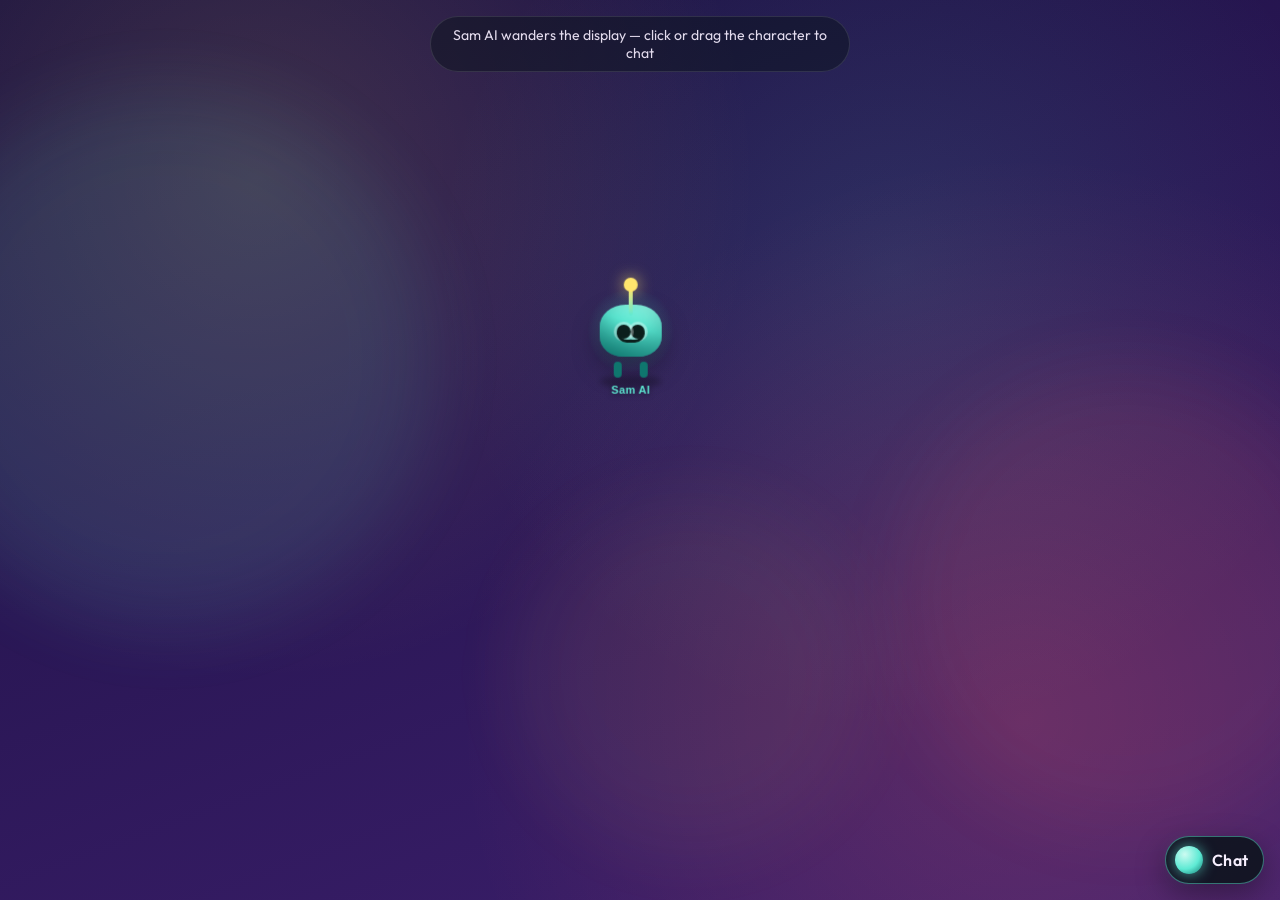
==== commit 0698caa2: "Replace full page with roaming Sam AI character Sam AI wanders the display; click or drag to chat. K" ====
--- a/sam ai.html
+++ b/sam ai.html
@@ -3,7 +3,7 @@
 <head>
   <meta charset="UTF-8" />
   <meta name="viewport" content="width=device-width, initial-scale=1.0" />
-  <title>Sam AI — Talks, Learns & Acts</title>
+  <title>Sam AI — Roaming Companion</title>
   <link rel="preconnect" href="https://fonts.googleapis.com" />
   <link rel="preconnect" href="https://fonts.gstatic.com" crossorigin />
   <link href="https://fonts.googleapis.com/css2?family=Outfit:wght@400;600;800&family=Space+Grotesk:wght@500;700&display=swap" rel="stylesheet" />
@@ -41,8 +41,266 @@
     radial-gradient(circle at 80% 80%, rgba(255, 107, 107, 0.2), transparent 45%),
     radial-gradient(circle at 70% 30%, rgba(94, 234, 212, 0.12), transparent 42%),
     linear-gradient(160deg, var(--bg-top), var(--bg-bottom));
-  overflow-x: hidden;
-}
+  overflow: hidden;
+}
+
+body.roam-world {
+  display: block;
+  place-items: unset;
+}
+
+.offstage {
+  position: fixed;
+  left: -9999px;
+  top: 0;
+  width: 1px;
+  height: 1px;
+  overflow: hidden;
+  pointer-events: none;
+}
+
+.sky {
+  position: fixed;
+  inset: 0;
+  pointer-events: none;
+  z-index: 0;
+  overflow: hidden;
+}
+
+.drift {
+  position: absolute;
+  border-radius: 50%;
+  filter: blur(40px);
+  opacity: 0.45;
+  animation: drift-float 18s ease-in-out infinite;
+}
+
+.drift-a {
+  width: 42vw;
+  height: 42vw;
+  left: -8%;
+  top: 10%;
+  background: rgba(94, 234, 212, 0.22);
+}
+
+.drift-b {
+  width: 36vw;
+  height: 36vw;
+  right: -6%;
+  bottom: 8%;
+  background: rgba(255, 107, 107, 0.18);
+  animation-delay: -6s;
+}
+
+.drift-c {
+  width: 28vw;
+  height: 28vw;
+  left: 40%;
+  top: 55%;
+  background: rgba(255, 230, 109, 0.12);
+  animation-delay: -11s;
+}
+
+@keyframes drift-float {
+  0%, 100% { transform: translate(0, 0) scale(1); }
+  50% { transform: translate(3%, -4%) scale(1.08); }
+}
+
+.roam-hint {
+  position: fixed;
+  top: max(1rem, env(safe-area-inset-top));
+  left: 50%;
+  transform: translateX(-50%);
+  z-index: 5;
+  margin: 0;
+  padding: 0.55rem 1rem;
+  border-radius: 999px;
+  background: rgba(12, 20, 28, 0.55);
+  border: 1px solid rgba(255, 255, 255, 0.12);
+  font-size: 0.88rem;
+  opacity: 0.9;
+  pointer-events: none;
+  transition: opacity 0.8s ease;
+  text-align: center;
+  max-width: min(92vw, 420px);
+}
+
+.roam-hint.fade {
+  opacity: 0;
+}
+
+/* ===== Roaming Sam AI ===== */
+.sam-roamer {
+  position: fixed;
+  left: 0;
+  top: 0;
+  z-index: 30;
+  width: 112px;
+  height: 112px;
+  border: none;
+  background: transparent;
+  cursor: grab;
+  padding: 0;
+  touch-action: none;
+  will-change: transform;
+}
+
+.sam-roamer:active,
+.sam-roamer.dragging {
+  cursor: grabbing;
+}
+
+.sam-roamer.dragging .sam-body {
+  transform: scale(1.08);
+}
+
+.sam-body {
+  position: absolute;
+  inset: 8px 8px 22px;
+  transition: transform 0.15s ease;
+}
+
+.sam-roamer .agent-aura {
+  inset: 0;
+}
+
+.sam-roamer .agent-core {
+  inset: 18%;
+}
+
+.sam-roamer .agent-antenna {
+  top: -2%;
+}
+
+.sam-shadow {
+  position: absolute;
+  left: 22%;
+  right: 22%;
+  bottom: 6px;
+  height: 12px;
+  border-radius: 50%;
+  background: rgba(0, 0, 0, 0.28);
+  filter: blur(3px);
+  transition: transform 0.2s ease, opacity 0.2s ease;
+}
+
+.sam-roamer.moving .sam-shadow {
+  animation: shadow-bob 0.35s ease-in-out infinite alternate;
+}
+
+.sam-roamer.moving .sam-body {
+  animation: body-bob 0.35s ease-in-out infinite alternate;
+}
+
+.sam-leg {
+  position: absolute;
+  bottom: -6px;
+  width: 8px;
+  height: 16px;
+  background: var(--agent-deep);
+  border-radius: 4px;
+}
+
+.sam-leg-l { left: 32%; }
+.sam-leg-r { right: 32%; }
+
+.sam-roamer.moving .sam-leg-l {
+  animation: leg-l 0.28s ease-in-out infinite alternate;
+}
+
+.sam-roamer.moving .sam-leg-r {
+  animation: leg-r 0.28s ease-in-out infinite alternate;
+}
+
+.sam-roamer.face-left .sam-body {
+  transform: scaleX(-1);
+}
+
+.sam-roamer.face-left.moving .sam-body {
+  animation: body-bob-flip 0.35s ease-in-out infinite alternate;
+}
+
+.sam-name {
+  position: absolute;
+  left: 50%;
+  bottom: -2px;
+  transform: translateX(-50%);
+  font-size: 0.68rem;
+  font-weight: 700;
+  letter-spacing: 0.04em;
+  color: var(--agent);
+  text-shadow: 0 1px 6px rgba(0, 0, 0, 0.55);
+  white-space: nowrap;
+  pointer-events: none;
+}
+
+.sam-bubble {
+  position: absolute;
+  left: 50%;
+  bottom: calc(100% + 6px);
+  transform: translateX(-50%);
+  min-width: 72px;
+  max-width: 160px;
+  padding: 0.4rem 0.65rem;
+  border-radius: 12px;
+  background: rgba(18, 12, 36, 0.92);
+  border: 1px solid rgba(94, 234, 212, 0.4);
+  color: var(--text);
+  font-size: 0.75rem;
+  font-weight: 600;
+  line-height: 1.25;
+  white-space: nowrap;
+  pointer-events: none;
+  animation: bubble-in 0.25s ease;
+}
+
+.sam-bubble::after {
+  content: "";
+  position: absolute;
+  left: 50%;
+  bottom: -6px;
+  width: 10px;
+  height: 10px;
+  margin-left: -5px;
+  background: rgba(18, 12, 36, 0.92);
+  border-right: 1px solid rgba(94, 234, 212, 0.4);
+  border-bottom: 1px solid rgba(94, 234, 212, 0.4);
+  transform: rotate(45deg);
+}
+
+.sam-roamer.listening .agent-aura {
+  animation-duration: 1.2s;
+}
+
+.sam-roamer.thinking .agent-core {
+  animation: agent-think 0.55s ease-in-out infinite alternate;
+}
+
+@keyframes body-bob {
+  from { transform: translateY(0); }
+  to { transform: translateY(-5px); }
+}
+
+@keyframes body-bob-flip {
+  from { transform: scaleX(-1) translateY(0); }
+  to { transform: scaleX(-1) translateY(-5px); }
+}
+
+@keyframes shadow-bob {
+  from { transform: scaleX(1); opacity: 0.35; }
+  to { transform: scaleX(0.85); opacity: 0.22; }
+}
+
+@keyframes leg-l {
+  from { transform: rotate(-18deg); }
+  to { transform: rotate(16deg); }
+}
+
+@keyframes leg-r {
+  from { transform: rotate(16deg); }
+  to { transform: rotate(-18deg); }
+}
+
 
 .header h1,
 .agent-panel-header h2 {
@@ -1196,8 +1454,46 @@
 
   </style>
 </head>
-<body>
-  <!-- Full-screen trap jaws overlay -->
+<body class="roam-world">
+  <!-- Atmosphere only — no full-page stages -->
+  <div class="sky" aria-hidden="true">
+    <span class="drift drift-a"></span>
+    <span class="drift drift-b"></span>
+    <span class="drift drift-c"></span>
+  </div>
+
+  <p class="roam-hint" id="roamHint">Sam AI wanders the display — click or drag the character to chat</p>
+
+  <!-- Hidden toys kept for agent commands (ring / snap) -->
+  <div class="offstage" aria-hidden="true">
+    <button id="alarmMan" class="alarm-man" type="button" tabindex="-1">
+      <span class="bell bell-left"></span><span class="bell bell-right"></span>
+      <span class="hammer"></span>
+      <span class="clock-body"><span class="face">
+        <span class="eye eye-left"></span><span class="eye eye-right"></span>
+        <span class="mouth"></span><span class="hand hour"></span><span class="hand minute"></span>
+        <span class="center-dot"></span>
+      </span></span>
+      <span class="arm arm-left"><span class="hand-shape"></span></span>
+      <span class="arm arm-right"><span class="hand-shape"></span></span>
+      <span class="leg leg-left"><span class="foot"></span></span>
+      <span class="leg leg-right"><span class="foot"></span></span>
+    </button>
+    <button id="ringBtn" type="button"></button>
+    <button id="snoozeBtn" type="button"></button>
+    <p id="status"></p>
+
+    <button id="bearTrap" class="bear-trap set" type="button" tabindex="-1">
+      <span class="bt-base"></span><span class="bt-spring"></span><span class="bt-plate"></span>
+      <span class="bt-jaw bt-jaw-left"><span class="bt-tooth"></span><span class="bt-tooth"></span><span class="bt-tooth"></span><span class="bt-tooth"></span><span class="bt-tooth"></span></span>
+      <span class="bt-jaw bt-jaw-right"><span class="bt-tooth"></span><span class="bt-tooth"></span><span class="bt-tooth"></span><span class="bt-tooth"></span><span class="bt-tooth"></span></span>
+      <span class="bt-bait">🧀</span>
+    </button>
+    <button id="snapBtn" type="button"></button>
+    <button id="resetTrapBtn" type="button"></button>
+    <p id="trapStatus"></p>
+  </div>
+
   <div id="screenTrap" class="screen-trap" aria-hidden="true">
     <div class="trap-jaw trap-jaw-top">
       <span class="tooth"></span><span class="tooth"></span><span class="tooth"></span>
@@ -1215,122 +1511,42 @@
     <p class="trap-gotcha">GOTCHA!</p>
   </div>
 
-  <main class="page">
-    <section class="stage">
-      <header class="header">
-        <h1>Alarm Man</h1>
-        <p>Click him to ring the alarm!</p>
-      </header>
-
-      <button id="alarmMan" class="alarm-man" type="button" aria-label="Ring Alarm Man">
-        <span class="bell bell-left" aria-hidden="true"></span>
-        <span class="bell bell-right" aria-hidden="true"></span>
-        <span class="hammer" aria-hidden="true"></span>
-
-        <span class="clock-body" aria-hidden="true">
-          <span class="face">
-            <span class="eye eye-left"></span>
-            <span class="eye eye-right"></span>
-            <span class="mouth"></span>
-            <span class="hand hour"></span>
-            <span class="hand minute"></span>
-            <span class="center-dot"></span>
-          </span>
-        </span>
-
-        <span class="arm arm-left" aria-hidden="true">
-          <span class="hand-shape"></span>
-        </span>
-        <span class="arm arm-right" aria-hidden="true">
-          <span class="hand-shape"></span>
-        </span>
-
-        <span class="leg leg-left" aria-hidden="true">
-          <span class="foot"></span>
-        </span>
-        <span class="leg leg-right" aria-hidden="true">
-          <span class="foot"></span>
-        </span>
-      </button>
-
-      <div class="controls">
-        <button id="ringBtn" class="btn" type="button">Ring!</button>
-        <button id="snoozeBtn" class="btn btn-secondary" type="button">Snooze</button>
-      </div>
-
-      <p id="status" class="status" aria-live="polite">zzz… sleeping</p>
-    </section>
-
-    <section class="stage trap-stage">
-      <header class="header">
-        <h1>Screen Trap</h1>
-        <p>Click the trap — jaws snap shut on the display!</p>
-      </header>
-
-      <button id="bearTrap" class="bear-trap" type="button" aria-label="Spring the trap">
-        <span class="bt-base" aria-hidden="true"></span>
-        <span class="bt-spring" aria-hidden="true"></span>
-        <span class="bt-plate" aria-hidden="true"></span>
-        <span class="bt-jaw bt-jaw-left" aria-hidden="true">
-          <span class="bt-tooth"></span><span class="bt-tooth"></span>
-          <span class="bt-tooth"></span><span class="bt-tooth"></span>
-          <span class="bt-tooth"></span>
-        </span>
-        <span class="bt-jaw bt-jaw-right" aria-hidden="true">
-          <span class="bt-tooth"></span><span class="bt-tooth"></span>
-          <span class="bt-tooth"></span><span class="bt-tooth"></span>
-          <span class="bt-tooth"></span>
-        </span>
-        <span class="bt-bait" aria-hidden="true">🧀</span>
-      </button>
-
-      <div class="controls">
-        <button id="snapBtn" class="btn btn-danger" type="button">SNAP!</button>
-        <button id="resetTrapBtn" class="btn btn-secondary" type="button">Reset</button>
-      </div>
-
-      <p id="trapStatus" class="status" aria-live="polite">Trap is set… waiting…</p>
-    </section>
-
-    <section class="stage agent-stage">
-      <header class="header">
-        <h1>Sam AI</h1>
-        <p>Talks with you (text + voice), learns habits, and acts. Toys stay as extras.</p>
-      </header>
-
-      <button id="agentFigure" class="agent-figure" type="button" aria-label="Open Sam AI">
-        <span class="agent-aura" aria-hidden="true"></span>
-        <span class="agent-core" aria-hidden="true">
-          <span class="agent-eye agent-eye-left"></span>
-          <span class="agent-eye agent-eye-right"></span>
-          <span class="agent-mouth"></span>
-        </span>
-        <span class="agent-antenna" aria-hidden="true"></span>
-      </button>
-
-      <ul id="missionBoard" class="mission-board" aria-live="polite"></ul>
-
-      <div class="controls">
-        <button id="openAgentBtn" class="btn" type="button">Chat</button>
-        <button id="clearAgentMemoryBtn" class="btn btn-secondary" type="button">Clear memory</button>
-      </div>
-
-      <p id="agentStatus" class="status" aria-live="polite">Multi-task agent on standby</p>
-    </section>
-  </main>
+  <!-- Roaming Sam AI character -->
+  <button id="samRoamer" class="sam-roamer" type="button" aria-label="Sam AI — click to chat, drag to move">
+    <span class="sam-shadow" aria-hidden="true"></span>
+    <span class="sam-body" aria-hidden="true">
+      <span class="agent-aura"></span>
+      <span class="agent-core">
+        <span class="agent-eye agent-eye-left"></span>
+        <span class="agent-eye agent-eye-right"></span>
+        <span class="agent-mouth"></span>
+      </span>
+      <span class="agent-antenna"></span>
+      <span class="sam-leg sam-leg-l"></span>
+      <span class="sam-leg sam-leg-r"></span>
+    </span>
+    <span class="sam-name">Sam AI</span>
+    <span id="samBubble" class="sam-bubble" hidden></span>
+  </button>
+
+  <!-- Keep ids agent code expects -->
+  <button id="agentFigure" class="visually-hidden" type="button" tabindex="-1" aria-hidden="true"></button>
+  <ul id="missionBoard" class="visually-hidden" aria-hidden="true"></ul>
+  <button id="openAgentBtn" class="visually-hidden" type="button" tabindex="-1" aria-hidden="true"></button>
+  <button id="clearAgentMemoryBtn" class="visually-hidden" type="button" tabindex="-1" aria-hidden="true"></button>
+  <p id="agentStatus" class="visually-hidden" aria-live="polite"></p>
 
   <div id="focusHud" class="focus-hud" aria-live="polite"></div>
 
-  <!-- Persistent floating chat (always available) -->
-  <button id="agentLauncher" class="agent-launcher" type="button" aria-label="Open persistent assistant" aria-expanded="false" aria-controls="agentPanel">
+  <button id="agentLauncher" class="agent-launcher" type="button" aria-label="Open Sam AI chat" aria-expanded="false" aria-controls="agentPanel">
     <span class="launcher-orb" aria-hidden="true"></span>
-    <span class="launcher-label">Sam AI</span>
+    <span class="launcher-label">Chat</span>
   </button>
 
   <aside id="agentPanel" class="agent-panel" aria-hidden="true" aria-label="Sam AI chat">
     <header class="agent-panel-header">
       <div>
-        <p class="agent-panel-kicker">Talks · learns · acts</p>
+        <p class="agent-panel-kicker">Roaming companion</p>
         <h2>Sam AI</h2>
       </div>
       <button id="agentClose" class="agent-close" type="button" aria-label="Close chat">×</button>
@@ -1345,7 +1561,7 @@
       <button type="button" class="agent-chip" data-prompt="help">Help</button>
     </div>
     <form id="agentForm" class="agent-form">
-      <button id="agentMic" class="agent-mic" type="button" aria-label="Speak to agent" aria-pressed="false" title="Hold a conversation — click to talk">Mic</button>
+      <button id="agentMic" class="agent-mic" type="button" aria-label="Speak to Sam AI" aria-pressed="false" title="Click to talk">Mic</button>
       <label class="visually-hidden" for="agentInput">Message Sam AI</label>
       <input id="agentInput" type="text" autocomplete="off" placeholder="Chat freely · or prefer / act / learn" maxlength="280" />
       <button type="submit" class="btn">Send</button>
@@ -1532,6 +1748,7 @@
   const input = document.getElementById("agentInput");
   const messagesEl = document.getElementById("agentMessages");
   const agentFigure = document.getElementById("agentFigure");
+  const samRoamer = document.getElementById("samRoamer");
   const agentStatus = document.getElementById("agentStatus");
   const openChatBtn = document.getElementById("openAgentBtn");
   const clearMemoryBtn = document.getElementById("clearAgentMemoryBtn");
@@ -1539,6 +1756,10 @@
   const focusHud = document.getElementById("focusHud");
   const focusChip = document.getElementById("focusChip");
 
+  function setCharacterClass(name, on) {
+    if (agentFigure) agentFigure.classList.toggle(name, on);
+    if (samRoamer) samRoamer.classList.toggle(name, on);
+  }
   const IDEAS = [
     "Ship one tiny win before lunch.",
     "Text someone you appreciate — 20 seconds.",
@@ -1583,7 +1804,7 @@
     messages: [
       {
         role: "agent",
-        text: "Agent Sumon here — I learn, act, and communicate. Type, tap a chip, or use the mic. Say talk on if you want me to speak out loud.",
+        text: "Sam AI here — I roam your display. Click or drag me, chat, use the mic. I learn, act, and talk.",
       },
     ],
   });
@@ -1713,7 +1934,7 @@
       mic.setAttribute("aria-pressed", "true");
     }
     agentStatus.textContent = "Listening… speak now";
-    agentFigure.classList.add("listening");
+    setCharacterClass("listening", true);
 
     recognition.onresult = (event) => {
       const said = event.results[0] && event.results[0][0] && event.results[0][0].transcript;
@@ -1939,14 +2160,17 @@
     launcher.setAttribute("aria-expanded", open ? "true" : "false");
     if (open) {
       input.focus();
-      agentFigure.classList.add("listening");
+      setCharacterClass("listening", true);
       agentStatus.textContent = "Learning & acting";
       maybeProactiveOpen();
+      if (window.SamRoam) window.SamRoam.pause(true);
     } else {
-      agentFigure.classList.remove("listening", "thinking");
+      setCharacterClass("listening", false);
+      setCharacterClass("thinking", false);
       agentStatus.textContent = state.userName
         ? `${state.userName}'s agent on standby`
         : "Learning agent on standby";
+      if (window.SamRoam) window.SamRoam.pause(false);
     }
   }
 
@@ -1968,7 +2192,7 @@
   }
 
   function thinkPulse(on) {
-    agentFigure.classList.toggle("thinking", on);
+    setCharacterClass("thinking", on);
   }
 
   function pageApi() {
@@ -2655,7 +2879,7 @@
     }
 
     if (/\b(who are you|what are you)\b/.test(lower)) {
-      return "Agent Sumon — I talk with you (text + voice), learn your habits, and act on them.";
+      return "Sam AI — I roam your screen, talk with you, learn habits, and act.";
     }
 
     return converse(text, lower);
@@ -2671,11 +2895,14 @@
     window.setTimeout(() => {
       const reply = replyFor(trimmed);
       thinkPulse(false);
-      agentFigure.classList.add("listening");
+      setCharacterClass("listening", true);
       agentStatus.textContent = "Learning & communicating";
       if (reply != null) {
         pushMessage("agent", reply);
         speak(reply);
+        if (window.SamRoam && window.SamRoam.say) {
+          window.SamRoam.say(String(reply).split("\n")[0].slice(0, 42), 1800);
+        }
       }
     }, 160);
   }
@@ -2730,5 +2957,185 @@
 })();
 
   </script>
+  <script>
+(() => {
+  const roamer = document.getElementById("samRoamer");
+  const bubble = document.getElementById("samBubble");
+  const hint = document.getElementById("roamHint");
+  const panel = document.getElementById("agentPanel");
+  if (!roamer) return;
+
+  const SIZE = 112;
+  let x = Math.random() * Math.max(40, window.innerWidth - SIZE - 40) + 20;
+  let y = Math.random() * Math.max(40, window.innerHeight - SIZE - 120) + 40;
+  let vx = (Math.random() * 0.7 + 0.35) * (Math.random() < 0.5 ? -1 : 1);
+  let vy = (Math.random() * 0.55 + 0.25) * (Math.random() < 0.5 ? -1 : 1);
+  let paused = false;
+  let dragging = false;
+  let dragDx = 0;
+  let dragDy = 0;
+  let moved = false;
+  let lastBubble = 0;
+  let raf = 0;
+
+  const lines = [
+    "Hey — tap me!",
+    "I wander & listen.",
+    "Got a task?",
+    "Say act…",
+    "Drag me around!",
+    "Mic works too.",
+  ];
+
+  function bounds() {
+    return {
+      maxX: Math.max(8, window.innerWidth - SIZE - 8),
+      maxY: Math.max(8, window.innerHeight - SIZE - 72),
+    };
+  }
+
+  function apply() {
+    roamer.style.transform = `translate3d(${x}px, ${y}px, 0)`;
+    roamer.classList.toggle("face-left", vx < 0);
+    roamer.classList.toggle("moving", !paused && !dragging && (Math.abs(vx) > 0.05 || Math.abs(vy) > 0.05));
+  }
+
+  function showBubble(text, ms = 2200) {
+    if (!bubble) return;
+    bubble.hidden = false;
+    bubble.textContent = text;
+    window.clearTimeout(showBubble._t);
+    showBubble._t = window.setTimeout(() => {
+      bubble.hidden = true;
+    }, ms);
+  }
+
+  function tick() {
+    if (!paused && !dragging) {
+      const { maxX, maxY } = bounds();
+      x += vx;
+      y += vy;
+      if (x <= 8) {
+        x = 8;
+        vx = Math.abs(vx);
+      } else if (x >= maxX) {
+        x = maxX;
+        vx = -Math.abs(vx);
+      }
+      if (y <= 8) {
+        y = 8;
+        vy = Math.abs(vy);
+      } else if (y >= maxY) {
+        y = maxY;
+        vy = -Math.abs(vy);
+      }
+      // gentle wander drift
+      if (Math.random() < 0.008) {
+        vx += (Math.random() - 0.5) * 0.35;
+        vy += (Math.random() - 0.5) * 0.35;
+        const sp = Math.hypot(vx, vy) || 1;
+        const target = 0.55 + Math.random() * 0.45;
+        vx = (vx / sp) * target;
+        vy = (vy / sp) * target;
+      }
+      if (Date.now() - lastBubble > 12000 && Math.random() < 0.004) {
+        lastBubble = Date.now();
+        showBubble(lines[Math.floor(Math.random() * lines.length)]);
+      }
+    }
+    apply();
+    raf = requestAnimationFrame(tick);
+  }
+
+  function pauseWander(on) {
+    paused = on;
+    roamer.classList.toggle("paused", on);
+  }
+
+  // Sync pause when chat opens/closes
+  const mo = new MutationObserver(() => {
+    const open = panel && panel.classList.contains("open");
+    pauseWander(open);
+    if (open) showBubble("Listening…", 1600);
+  });
+  if (panel) mo.observe(panel, { attributes: true, attributeFilter: ["class"] });
+
+  function pointerDown(e) {
+    if (e.button != null && e.button !== 0) return;
+    dragging = true;
+    moved = false;
+    pauseWander(true);
+    const pt = e.touches ? e.touches[0] : e;
+    dragDx = pt.clientX - x;
+    dragDy = pt.clientY - y;
+    roamer.classList.add("dragging");
+    e.preventDefault();
+  }
+
+  function pointerMove(e) {
+    if (!dragging) return;
+    const pt = e.touches ? e.touches[0] : e;
+    const { maxX, maxY } = bounds();
+    const nx = pt.clientX - dragDx;
+    const ny = pt.clientY - dragDy;
+    if (Math.hypot(nx - x, ny - y) > 4) moved = true;
+    x = Math.min(maxX, Math.max(8, nx));
+    y = Math.min(maxY, Math.max(8, ny));
+    apply();
+  }
+
+  function pointerUp() {
+    if (!dragging) return;
+    dragging = false;
+    roamer.classList.remove("dragging");
+    const open = panel && panel.classList.contains("open");
+    if (!moved) {
+      // click → open chat via launcher/agent API
+      const launch = document.getElementById("agentLauncher");
+      if (launch) launch.click();
+      showBubble("Hi!", 1200);
+    } else if (!open) {
+      pauseWander(false);
+      // give a nudge in a random direction after drag
+      vx = (Math.random() * 0.7 + 0.3) * (Math.random() < 0.5 ? -1 : 1);
+      vy = (Math.random() * 0.55 + 0.25) * (Math.random() < 0.5 ? -1 : 1);
+    }
+  }
+
+  roamer.addEventListener("mousedown", pointerDown);
+  roamer.addEventListener("touchstart", pointerDown, { passive: false });
+  window.addEventListener("mousemove", pointerMove);
+  window.addEventListener("touchmove", pointerMove, { passive: false });
+  window.addEventListener("mouseup", pointerUp);
+  window.addEventListener("touchend", pointerUp);
+
+  window.addEventListener("resize", () => {
+    const { maxX, maxY } = bounds();
+    x = Math.min(x, maxX);
+    y = Math.min(y, maxY);
+    apply();
+  });
+
+  if (hint) {
+    window.setTimeout(() => hint.classList.add("fade"), 5000);
+  }
+
+  // Expose for agent / debugging
+  window.SamRoam = {
+    pause: pauseWander,
+    say: showBubble,
+    goTo(nx, ny) {
+      const { maxX, maxY } = bounds();
+      x = Math.min(maxX, Math.max(8, nx));
+      y = Math.min(maxY, Math.max(8, ny));
+      apply();
+    },
+  };
+
+  apply();
+  raf = requestAnimationFrame(tick);
+})();
+
+  </script>
 </body>
 </html>
